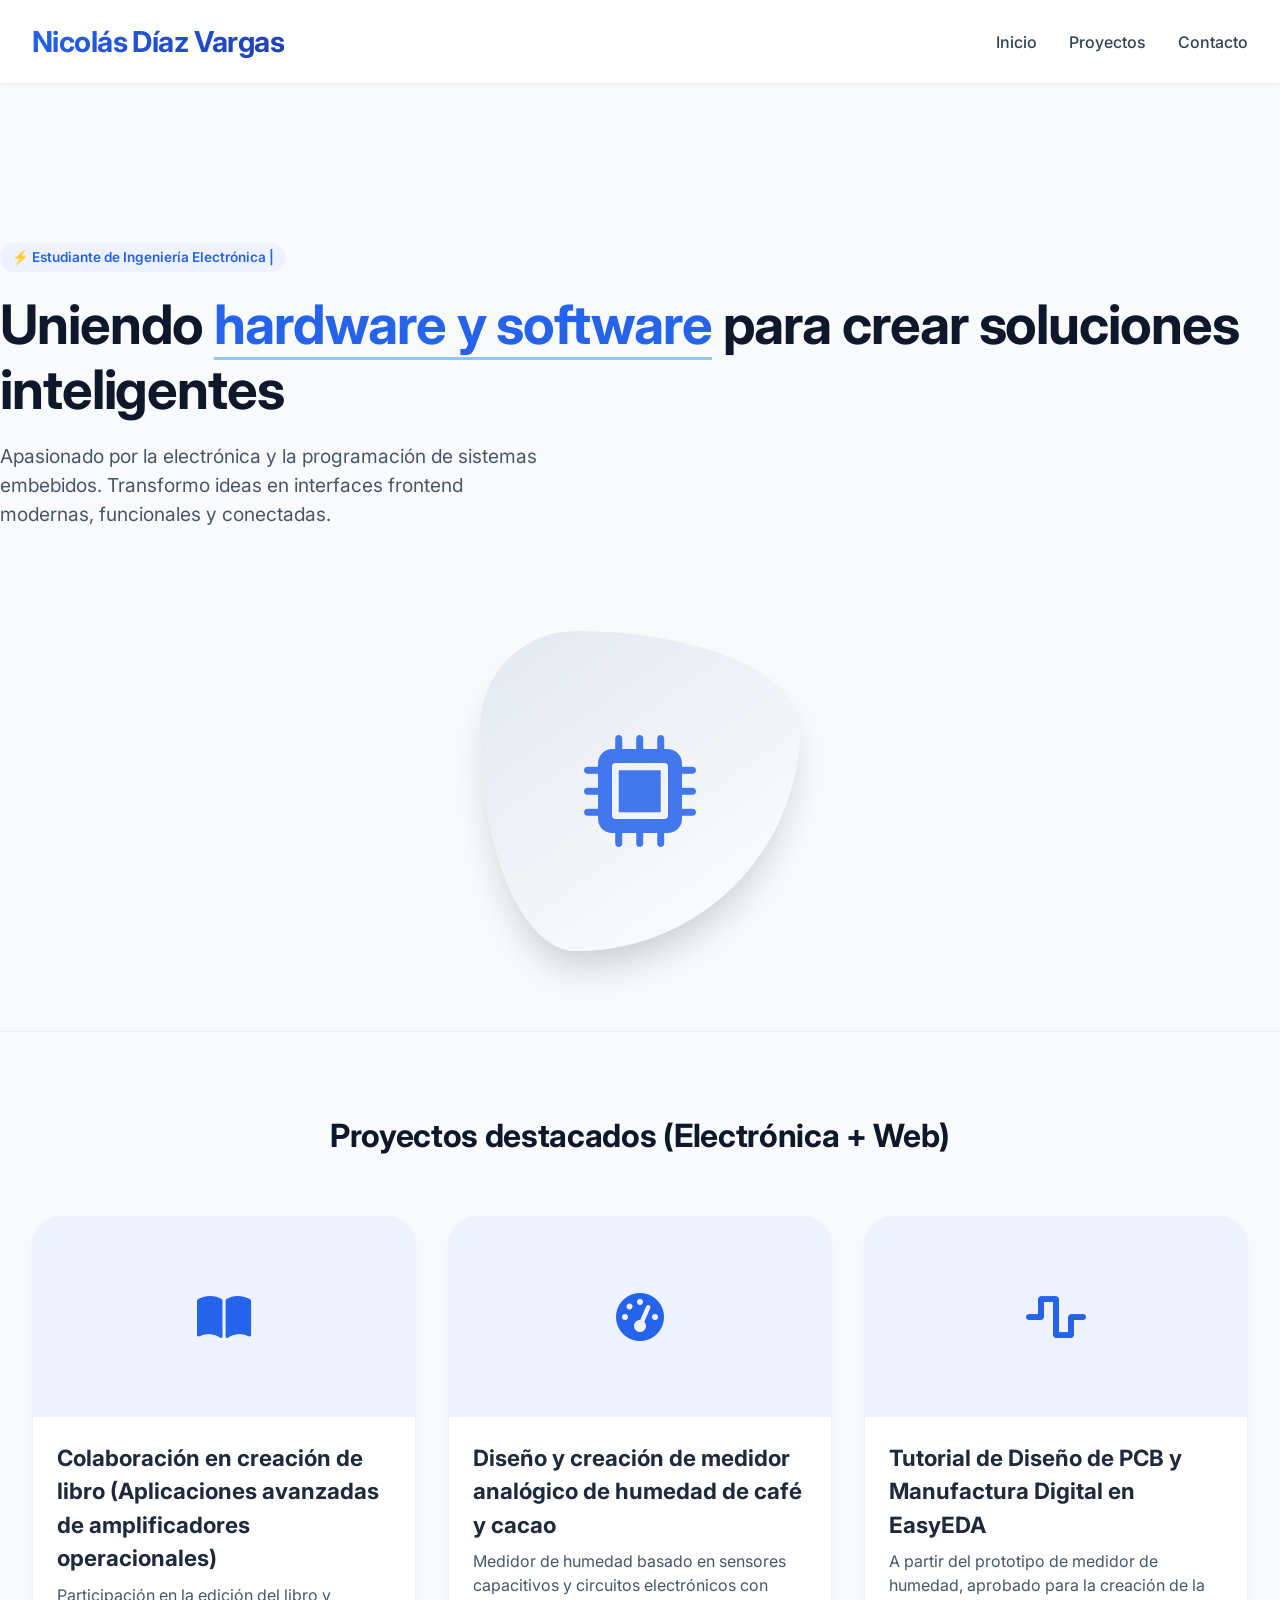
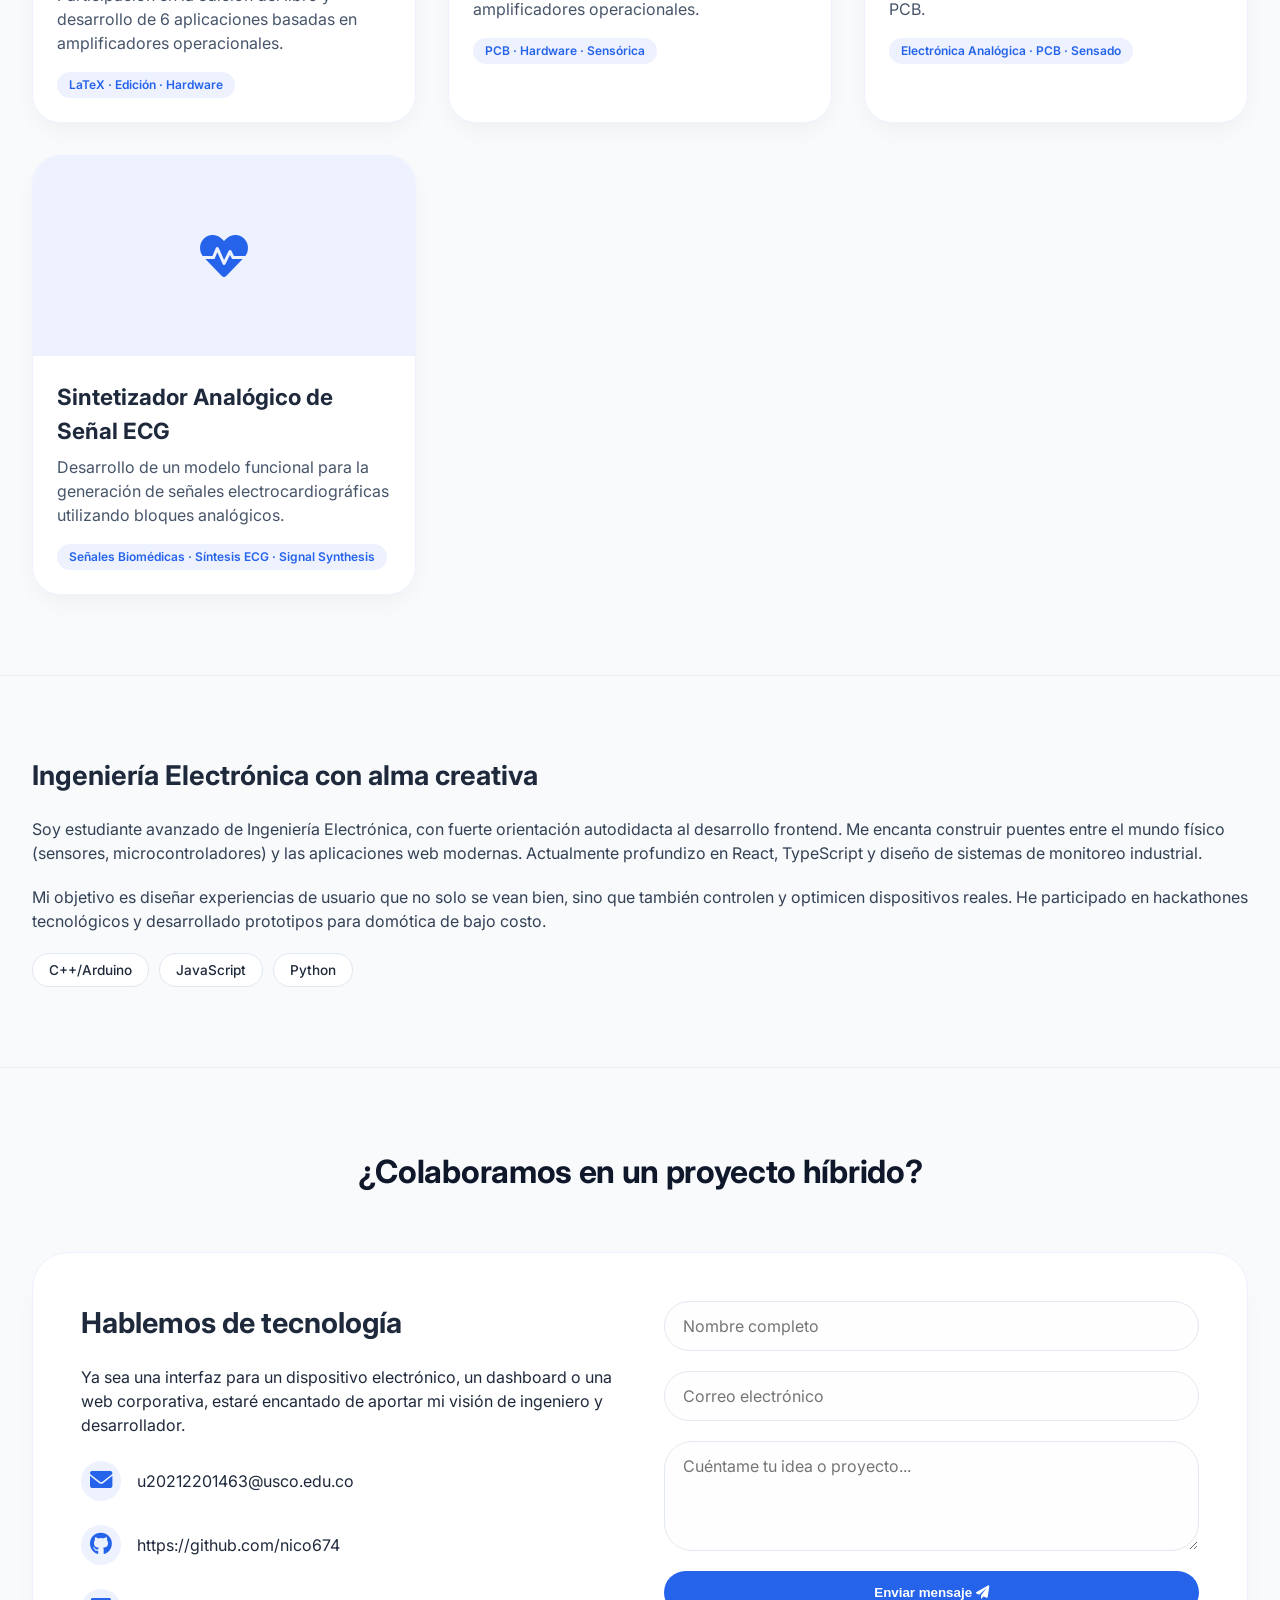
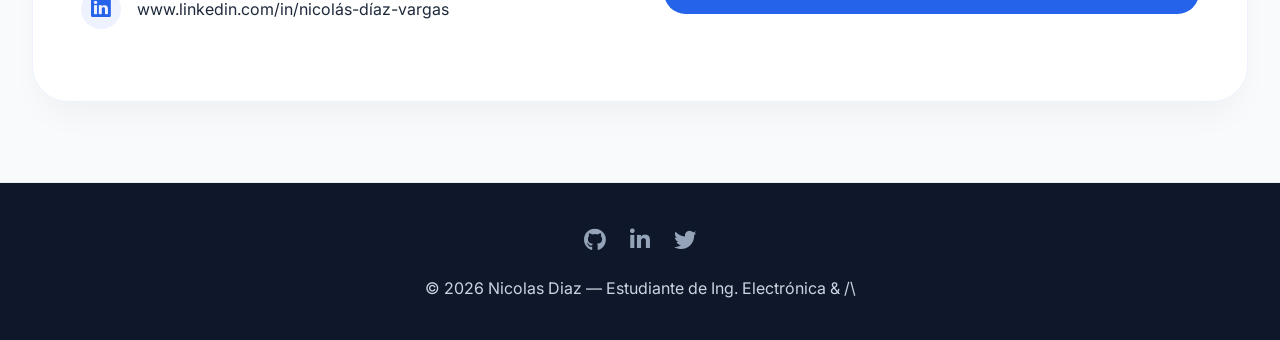
==== index.html @ 7e2b5051 "añadiendo carpeta img, cambiando datos y adicionando informacion" ====
<!DOCTYPE html>
<html lang="es">
<head>
  <meta charset="UTF-8">
  <meta name="viewport" content="width=device-width, initial-scale=1.0, viewport-fit=cover">
  <title>Ing. Electrónica | Portafolio Frontend</title>
  <!-- Google Fonts + Font Awesome -->
  <link href="https://fonts.googleapis.com/css2?family=Inter:opsz,wght@14..32,300;14..32,400;14..32,500;14..32,600;14..32,700&display=swap" rel="stylesheet">
  <link rel="stylesheet" href="main.css">
  <link rel="stylesheet" href="https://cdnjs.cloudflare.com/ajax/libs/font-awesome/6.0.0-beta3/css/all.min.css">
 
</head>
<body>

<header>
  <div class="container">
    <div class="navbar">
      <div class="logo">Nicolás Díaz Vargas </div>
      <ul class="nav-links">
        <li><a href="#inicio">Inicio</a></li>
       <!-- <li><a href="#servicios">Enfoque</a></li>-->
        <li><a href="#proyectos">Proyectos</a></li>
        <li><a href="#contacto">Contacto</a></li>
      </ul>
      <!-- <button class="btn-outline" id="navContactBtn">Conectar</button> -->
    </div>
  </div>
</header>

<main>
  <section id="inicio">
    <div class="container hero">
      <div class="hero-content">
        <span class="hero-badge">⚡ Estudiante de Ingeniería Electrónica | </span>
        <h1>Uniendo <span class="hero-highlight">hardware y software</span> para crear soluciones inteligentes</h1>
        <p class="hero-desc">Apasionado por la electrónica y la programación de sistemas embebidos. Transformo ideas en interfaces frontend modernas, funcionales y conectadas.</p>
        <!--<div class="hero-buttons">
          <button class="btn-primary" id="heroContactBtn">Ver proyectos <i class="fas fa-arrow-right" style="margin-left: 8px;"></i></button>
          <button class="btn-secondary" id="heroAboutBtn">Mi formación</button>-->
        </div>
      </div>
      <div class="hero-image">
        <div class="avatar-placeholder">
          <i class="fas fa-microchip"></i>
        </div>
      </div>
    </div>
  </section>
<!--
  <section id="servicios">
    <div class="container">
      <h2 class="section-title">Dónde confluyen la electrónica y el frontend</h2>
      <div class="services-grid">
        <div class="service-card">
          <div class="service-icon"><i class="fas fa-laptop-code"></i></div>
          <h3>Desarrollo Frontend</h3>
          <p>HTML5, CSS3, JavaScript, React y Vue. Interfaces responsivas, accesibles y optimizadas.</p>
        </div>
        <div class="service-card">
          <div class="service-icon"><i class="fas fa-microchip"></i></div>
          <h3>IoT & Dashboards</h3>
          <p>Visualización de datos de sensores en tiempo real, integración con hardware y APIs.</p>
        </div>
        <div class="service-card">
          <div class="service-icon"><i class="fas fa-chalkboard-user"></i></div>
          <h3>Prototipado Rápido</h3>
          <p>Diseño de UI/UX para sistemas embebidos, monitoreo industrial y dispositivos médicos.</p>
        </div>
      </div>
    </div>
  </section>
-->
 <section id="proyectos">
  <div class="container">
    <h2 class="section-title">Proyectos destacados (Electrónica + Web)</h2>

    <div class="projects-grid">

      <!-- Proyecto 1 -->
      <div class="project-item" onclick="window.location.href='proyecto1-detalle.html'">
        <div class="project-img">
          <i class="fas fa-book-open"></i>
        </div>

        <div class="project-info">
          <h3>Colaboración en creación de libro (Aplicaciones avanzadas de amplificadores operacionales)</h3>

          <p>
            Participación en la edición del libro y desarrollo de 6 aplicaciones
            basadas en amplificadores operacionales.
          </p>

          <span class="project-tag">
            LaTeX · Edición · Hardware
          </span>
        </div>
      </div>

      <!-- Proyecto 2 -->
      <div class="project-item" onclick="window.location.href='proyecto2-detalle.html'">
        <div class="project-img">
          <i class="fas fa-tachometer-alt"></i>
        </div>

        <div class="project-info">
          <h3>Diseño y creación de medidor analógico de humedad de café y cacao</h3>

          <p>
            Medidor de humedad basado en sensores capacitivos y circuitos electrónicos
            con amplificadores operacionales.
          </p>

          <span class="project-tag">
            PCB · Hardware · Sensórica
          </span>
        </div>
      </div>

      <!-- Proyecto 3 -->
      <div class="project-item" onclick="window.location.href='proyecto3-detalle.html'">
        <div class="project-img">
          <i class="fas fa-wave-square"></i>
        </div>

        <div class="project-info">
          <h3>Tutorial de Diseño de PCB y Manufactura Digital en EasyEDA</h3>

          <p>
            A partir del prototipo de medidor de humedad, aprobado para la creación
            de la PCB.
          </p>

          <span class="project-tag">
            Electrónica Analógica · PCB · Sensado
          </span>
        </div>
      </div>

      <!-- Proyecto 4 -->
      <div class="project-item" onclick="window.location.href='proyecto4-detalle.html'">
        <div class="project-img">
          <i class="fas fa-heartbeat"></i>
        </div>

        <div class="project-info">
          <h3>Sintetizador Analógico de Señal ECG</h3>

          <p>
            Desarrollo de un modelo funcional para la generación de señales
            electrocardiográficas utilizando bloques analógicos.
          </p>

          <span class="project-tag">
            Señales Biomédicas · Síntesis ECG · Signal Synthesis
          </span>
        </div>
      </div>

    </div>
  </div>
</section>

  <section id="about">
    <div class="container">
      <div class="about-wrapper">
        <div class="about-text">
          <h3>Ingeniería Electrónica con alma creativa</h3>
          <p>Soy estudiante avanzado de Ingeniería Electrónica, con fuerte orientación autodidacta al desarrollo frontend. Me encanta construir puentes entre el mundo físico (sensores, microcontroladores) y las aplicaciones web modernas. Actualmente profundizo en React, TypeScript y diseño de sistemas de monitoreo industrial.</p>
          <p>Mi objetivo es diseñar experiencias de usuario que no solo se vean bien, sino que también controlen y optimicen dispositivos reales. He participado en hackathones tecnológicos y desarrollado prototipos para domótica de bajo costo.</p>
          <div class="skill-badge">
            <span>C++/Arduino</span>
            <span>JavaScript</span>
            <span>Python</span>
          <!--  
            <span>React</span>
            <span>Tailwind CSS</span>
            <span>Node.js</span>
            -->
          </div>
        </div>
       <!-- <div class="about-stats">
          <div class="stat-number">--</div>
          <p>Proyectos integrados (IoT + Web)</p>
          <div class="stat-number" style="margin-top: 24px;">--</div>
          <p>Hackathones ganados en UI/UX técnica</p>
          <div class="stat-number" style="margin-top: 24px;">--</div>
          <p>Años de experiencia en frontend</p>
        </div>-->
      </div>
    </div>
  </section>

  <section id="contacto">
    <div class="container">
      <h2 class="section-title">¿Colaboramos en un proyecto híbrido?</h2>
      <div class="contact-flex">
        <div class="contact-info">
          <h3>Hablemos de tecnología</h3>
          <p>Ya sea una interfaz para un dispositivo electrónico, un dashboard o una web corporativa, estaré encantado de aportar mi visión de ingeniero y desarrollador.</p>
          <div class="contact-detail">
            <i class="fas fa-envelope"></i>
            <span>u20212201463@usco.edu.co</span>
          </div>
          <div class="contact-detail">
            <i class="fab fa-github"></i>
            <span>https://github.com/nico674</span>
          </div>
          <div class="contact-detail">
            <i class="fab fa-linkedin"></i>
            <span>www.linkedin.com/in/nicolás-díaz-vargas</span>
          </div>
        </div>
        <form id="contactForm" class="contact-form">
          <input type="text" placeholder="Nombre completo" id="nameInput" required>
          <input type="email" placeholder="Correo electrónico" id="emailInput" required>
          <textarea rows="4" placeholder="Cuéntame tu idea o proyecto..." id="msgInput" required></textarea>
          <button type="submit" id="submitBtn">Enviar mensaje <i class="fas fa-paper-plane"></i></button>
          <div class="form-message" id="formFeedback"></div>
        </form>
      </div>
    </div>
  </section>
</main>

<footer>
  <div class="container">
    <div class="social-icons">
      <a href="https://github.com/nico674" aria-label="GitHub"><i class="fab fa-github"></i></a>
      <a href="https://www.linkedin.com/in/nicolás-díaz-vargas" aria-label="LinkedIn"><i class="fab fa-linkedin-in"></i></a>
      <a href="#" aria-label="Twitter"><i class="fab fa-twitter"></i></a>
    </div>
    <p>© 2026 Nicolas Diaz — Estudiante de Ing. Electrónica & /\</p>
  </div>
</footer>

<script>
 src="main.js"
</script>
</body>
</html>
---- main.css ----
* {
      margin: 0;
      padding: 0;
      box-sizing: border-box;
    }

    body {
      font-family: 'Inter', sans-serif;
      background-color: #f9fafc;
      color: #1e293b;
      line-height: 1.5;
      scroll-behavior: smooth;
    }

    .container {
      max-width: 1280px;
      margin: 0 auto;
      padding: 0 32px;
    }

    /* HEADER / NAVBAR */
    header {
      background-color: rgba(255, 255, 255, 0.96);
      backdrop-filter: blur(8px);
      box-shadow: 0 1px 2px rgba(0, 0, 0, 0.03), 0 1px 6px rgba(0, 0, 0, 0.05);
      position: sticky;
      top: 0;
      z-index: 100;
    }

    .navbar {
      display: flex;
      justify-content: space-between;
      align-items: center;
      padding: 20px 0;
      flex-wrap: wrap;
    }

    .logo {
      font-size: 1.8rem;
      font-weight: 700;
      letter-spacing: -0.02em;
      background: linear-gradient(135deg, #2563eb, #1e40af);
      background-clip: text;
      -webkit-background-clip: text;
      color: transparent;
    }

    .nav-links {
      display: flex;
      gap: 32px;
      list-style: none;
    }

    .nav-links a {
      text-decoration: none;
      font-weight: 500;
      color: #334155;
      transition: color 0.2s ease;
      font-size: 1rem;
    }

    .nav-links a:hover {
      color: #2563eb;
    }

    .btn-outline {
      border: 1px solid #cbd5e1;
      background: white;
      padding: 8px 20px;
      border-radius: 40px;
      font-weight: 600;
      color: #1e293b;
      transition: all 0.2s;
      cursor: pointer;
    }

    .btn-outline:hover {
      border-color: #2563eb;
      color: #2563eb;
      background: #f0f9ff;
    }

    /* Hero Section */
    .hero {
      padding: 80px 0 70px 0;
      display: flex;
      flex-wrap: wrap;
      align-items: center;
      justify-content: space-between;
      gap: 48px;
    }

    .hero-content {
      flex: 1;
      min-width: 280px;
    }

    .hero-badge {
      background: #eef2ff;
      color: #2563eb;
      font-size: 0.85rem;
      font-weight: 600;
      padding: 4px 12px;
      border-radius: 30px;
      display: inline-block;
      margin-bottom: 20px;
    }

    .hero-content h1 {
      font-size: 3.4rem;
      font-weight: 700;
      line-height: 1.2;
      letter-spacing: -0.02em;
      margin-bottom: 20px;
      color: #0f172a;
    }

    .hero-highlight {
      color: #2563eb;
      border-bottom: 3px solid #93c5fd;
    }

    .hero-desc {
      font-size: 1.2rem;
      color: #475569;
      max-width: 550px;
      margin-bottom: 32px;
    }

    .hero-buttons {
      display: flex;
      gap: 16px;
      flex-wrap: wrap;
    }

    .btn-primary {
      background-color: #2563eb;
      color: white;
      border: none;
      padding: 12px 28px;
      border-radius: 40px;
      font-weight: 600;
      font-size: 1rem;
      cursor: pointer;
      transition: background 0.2s, transform 0.1s;
      box-shadow: 0 4px 8px rgba(37, 99, 235, 0.2);
    }

    .btn-primary:hover {
      background-color: #1d4ed8;
    }

    .btn-secondary {
      background: white;
      border: 1px solid #cbd5e1;
      padding: 12px 28px;
      border-radius: 40px;
      font-weight: 600;
      cursor: pointer;
      transition: all 0.2s;
    }

    .btn-secondary:hover {
      border-color: #2563eb;
      color: #2563eb;
      background: #f8fafc;
    }

    .hero-image {
      flex: 1;
      display: flex;
      justify-content: center;
      min-width: 280px;
    }

    .avatar-placeholder {
      background: linear-gradient(145deg, #e2e8f0, #ffffff);
      width: 320px;
      height: 320px;
      border-radius: 30% 70% 70% 30% / 30% 30% 70% 70%;
      display: flex;
      align-items: center;
      justify-content: center;
      box-shadow: 0 25px 40px -12px rgba(0, 0, 0, 0.2);
    }

    .avatar-placeholder i {
      font-size: 7rem;
      color: #2563eb;
      opacity: 0.85;
    }

    section {
      padding: 80px 0;
      border-bottom: 1px solid #e9eef3;
    }

    .section-title {
      font-size: 2rem;
      font-weight: 700;
      text-align: center;
      margin-bottom: 56px;
      letter-spacing: -0.01em;
      color: #0f172a;
    }

    /* Servicios híbridos */
    .services-grid {
      display: grid;
      grid-template-columns: repeat(auto-fit, minmax(280px, 1fr));
      gap: 32px;
    }

    .service-card {
      background: white;
      padding: 32px 24px;
      border-radius: 28px;
      box-shadow: 0 8px 20px rgba(0, 0, 0, 0.02), 0 2px 6px rgba(0, 0, 0, 0.05);
      transition: transform 0.2s, box-shadow 0.2s;
      text-align: center;
      border: 1px solid #edf2f7;
    }

    .service-card:hover {
      transform: translateY(-5px);
      box-shadow: 0 20px 30px -12px rgba(0, 0, 0, 0.1);
      border-color: #cbdffa;
    }

    .service-icon {
      font-size: 2.5rem;
      color: #2563eb;
      margin-bottom: 20px;
    }

    .service-card h3 {
      font-size: 1.5rem;
      margin-bottom: 12px;
    }

    .service-card p {
      color: #475569;
    }

    /* Proyectos destacados (electrónica + frontend) */
    .projects-grid {
      display: grid;
      grid-template-columns: repeat(auto-fit, minmax(320px, 1fr));
      gap: 32px;
    }

    .project-item {
      background: white;
      border-radius: 28px;
      overflow: hidden;
      transition: all 0.25s ease;
      box-shadow: 0 10px 25px -5px rgba(0, 0, 0, 0.05);
      border: 1px solid #eef2ff;
    }

    .project-item:hover {
      transform: translateY(-6px);
      box-shadow: 0 25px 35px -12px rgba(0, 0, 0, 0.12);
    }

    .project-img {
      background: #eef2ff;
      height: 200px;
      display: flex;
      align-items: center;
      justify-content: center;
      color: #2563eb;
      font-size: 3rem;
    }

    .project-info {
      padding: 24px;
    }

    .project-info h3 {
      font-size: 1.4rem;
      margin-bottom: 8px;
    }

    .project-info p {
      color: #475569;
      margin-bottom: 16px;
    }

    .project-tag {
      display: inline-block;
      background: #eef2ff;
      padding: 4px 12px;
      border-radius: 20px;
      font-size: 0.75rem;
      font-weight: 600;
      color: #2563eb;
    }

    .about-wrapper {
      display: flex;
      flex-wrap: wrap;
      gap: 48px;
      align-items: center;
    }

    .about-text {
      flex: 1.5;
    }

    .about-text h3 {
      font-size: 1.7rem;
      margin-bottom: 20px;
    }

    .about-text p {
      margin-bottom: 20px;
      color: #334155;
    }

    .skill-badge {
      display: flex;
      flex-wrap: wrap;
      gap: 10px;
      margin-top: 20px;
    }

    .skill-badge span {
      background: white;
      border-radius: 40px;
      padding: 6px 16px;
      font-weight: 500;
      border: 1px solid #e2e8f0;
      font-size: 0.85rem;
    }

    .about-stats {
      flex: 1;
      background: linear-gradient(145deg, #f1f5f9, #ffffff);
      padding: 32px;
      border-radius: 32px;
      text-align: center;
    }

    .stat-number {
      font-size: 2.5rem;
      font-weight: 800;
      color: #2563eb;
    }

    .contact-flex {
      display: flex;
      flex-wrap: wrap;
      gap: 48px;
      background: white;
      border-radius: 36px;
      padding: 48px;
      box-shadow: 0 20px 35px -12px rgba(0, 0, 0, 0.05);
      border: 1px solid #eef2ff;
    }

    .contact-info {
      flex: 1;
    }

    .contact-info h3 {
      font-size: 1.8rem;
      margin-bottom: 20px;
    }

    .contact-detail {
      display: flex;
      align-items: center;
      gap: 16px;
      margin: 24px 0;
    }

    .contact-detail i {
      font-size: 1.4rem;
      width: 40px;
      height: 40px;
      background: #eef2ff;
      display: inline-flex;
      align-items: center;
      justify-content: center;
      border-radius: 30px;
      color: #2563eb;
    }

    .contact-form {
      flex: 1;
      display: flex;
      flex-direction: column;
      gap: 20px;
    }

    .contact-form input,
    .contact-form textarea {
      padding: 14px 18px;
      border-radius: 28px;
      border: 1px solid #e2e8f0;
      font-family: 'Inter', sans-serif;
      font-size: 1rem;
      transition: 0.2s;
      background: #fefefe;
    }

    .contact-form input:focus,
    .contact-form textarea:focus {
      outline: none;
      border-color: #2563eb;
      box-shadow: 0 0 0 3px rgba(37, 99, 235, 0.1);
    }

    .contact-form button {
      background: #2563eb;
      color: white;
      border: none;
      padding: 14px;
      border-radius: 40px;
      font-weight: 700;
      cursor: pointer;
      transition: background 0.2s;
    }

    .contact-form button:hover {
      background: #1e40af;
    }

    .form-message {
      font-size: 0.85rem;
      text-align: center;
    }

    footer {
      background: #0f172a;
      color: #cbd5e1;
      padding: 40px 0;
      text-align: center;
    }

    .social-icons {
      display: flex;
      justify-content: center;
      gap: 24px;
      margin-bottom: 20px;
    }

    .social-icons a {
      color: #94a3b8;
      font-size: 1.4rem;
      transition: color 0.2s;
    }

    .social-icons a:hover {
      color: #60a5fa;
    }

    @media (max-width: 768px) {
      .navbar {
        flex-direction: column;
        gap: 16px;
      }
      .hero {
        text-align: center;
        flex-direction: column-reverse;
      }
      .hero-buttons {
        justify-content: center;
      }
      .hero-desc {
        margin-left: auto;
        margin-right: auto;
      }
      .contact-flex {
        padding: 28px;
      }
      .section-title {
        font-size: 1.8rem;
      }
      .hero-content h1 {
        font-size: 2.4rem;
      }
    }

    @media (max-width: 480px) {
      .container {
        padding: 0 20px;
      }
      .nav-links {
        gap: 20px;
      }
    }
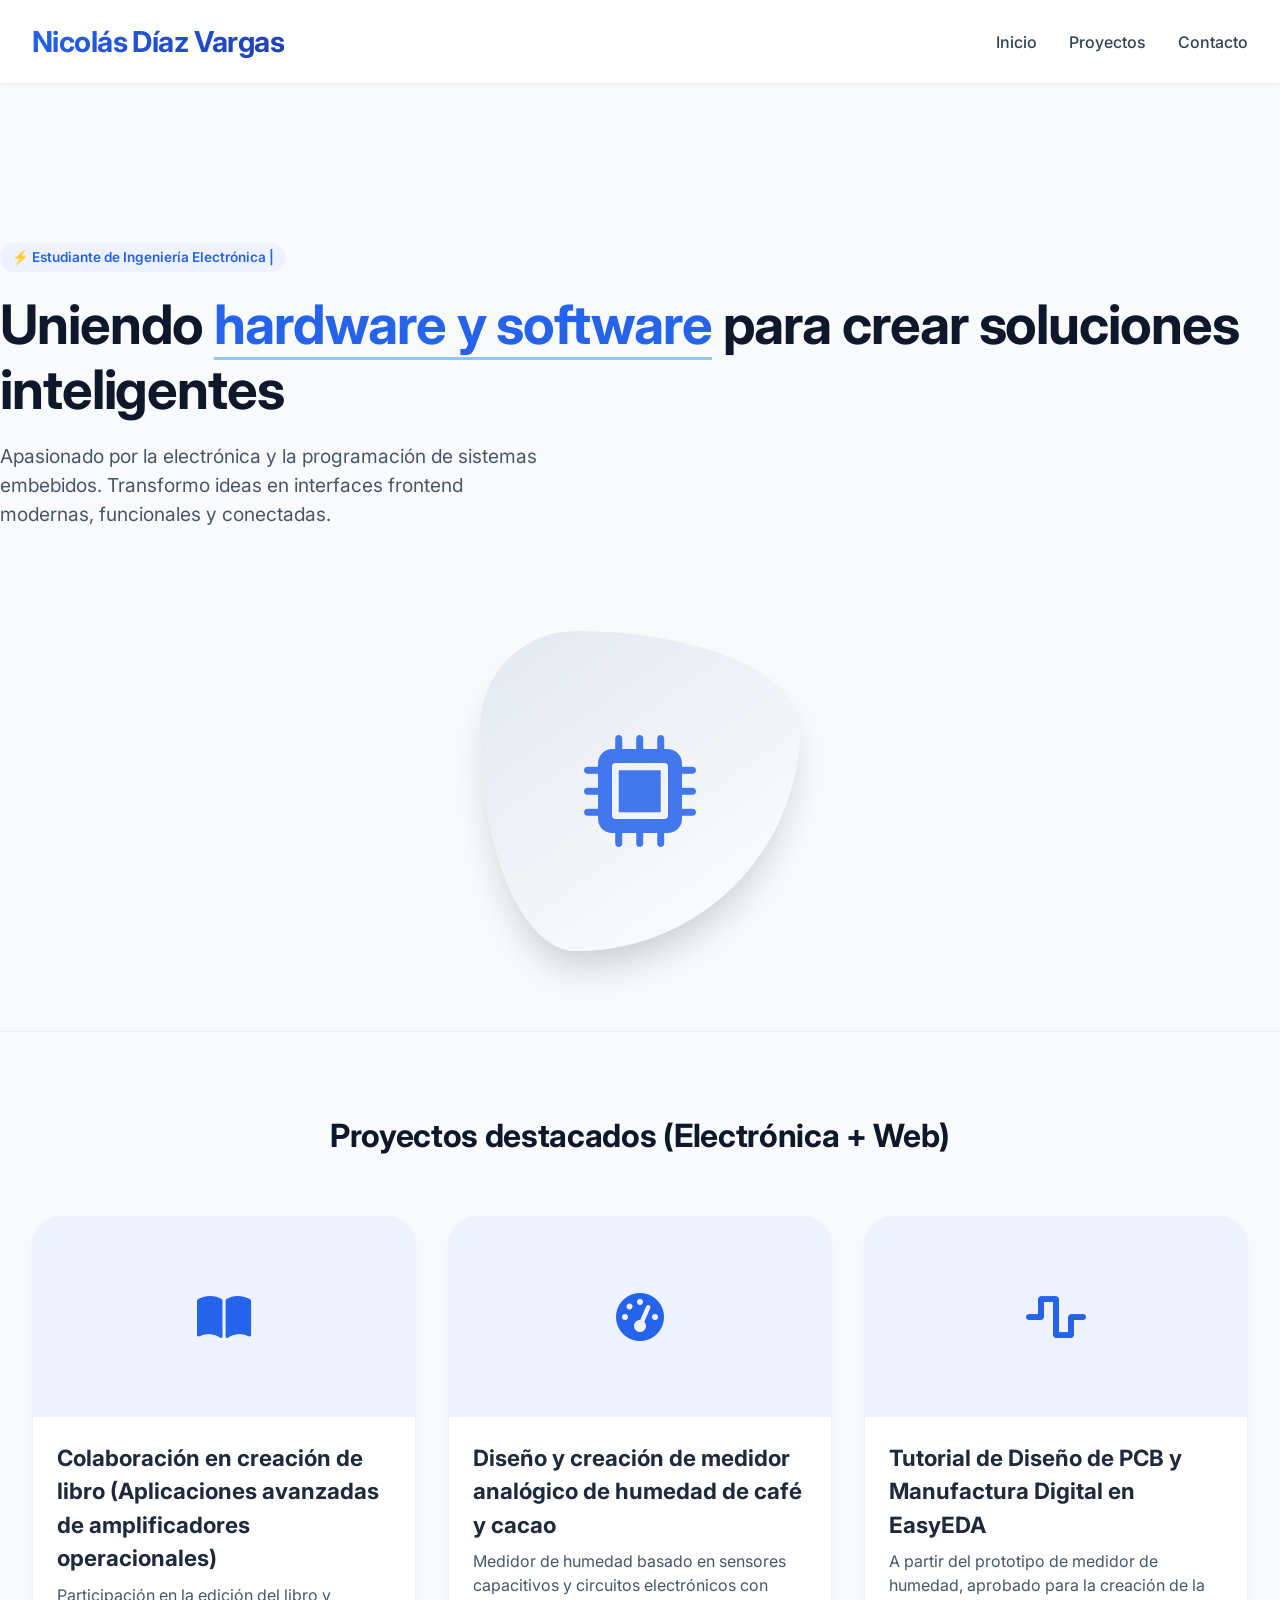
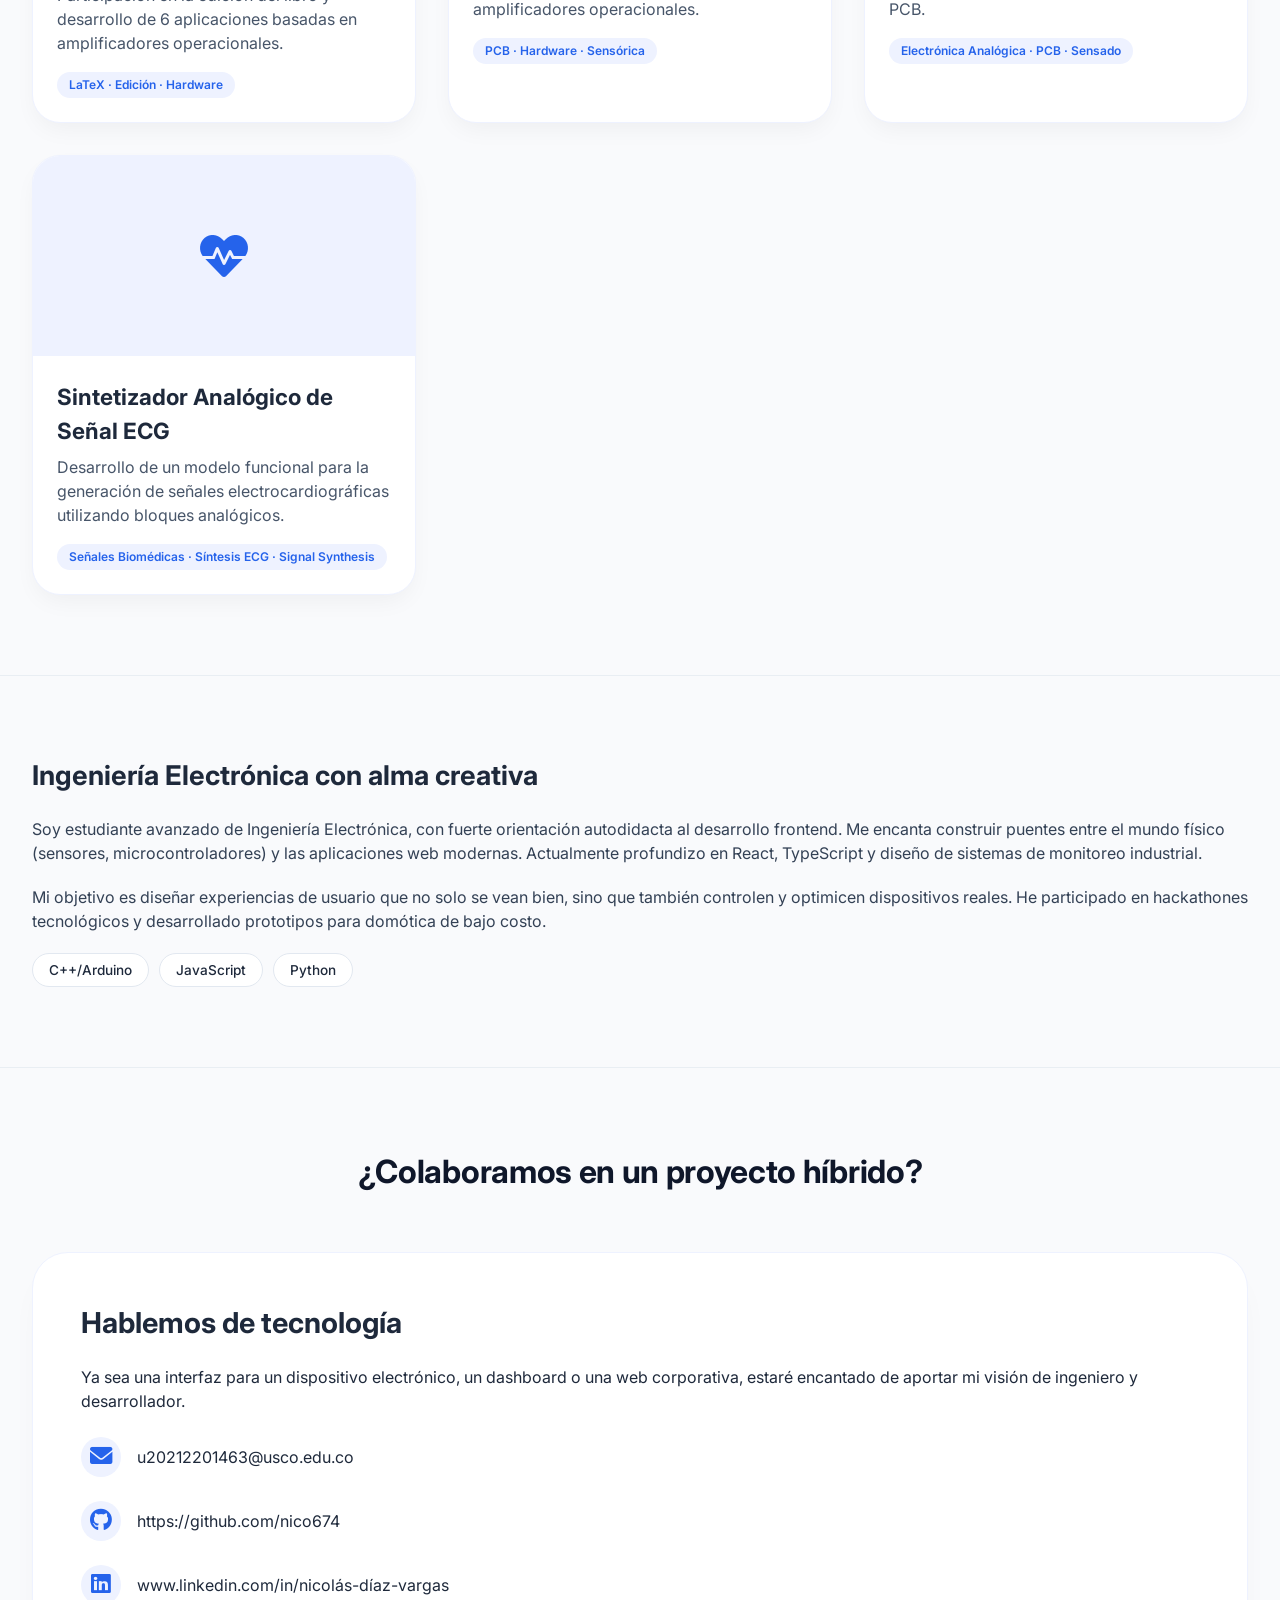
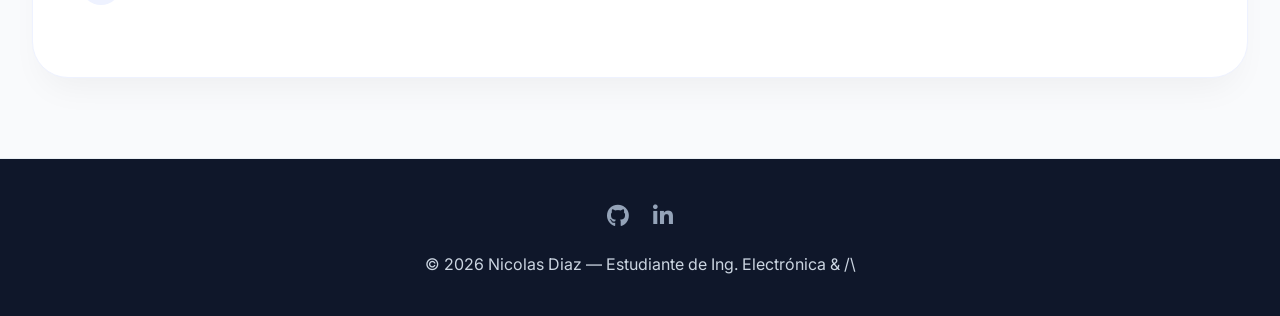
==== commit fab8fd41: "ajustes a los proyectos 2 y3" ====
--- a/index.html
+++ b/index.html
@@ -210,6 +210,7 @@
             <span>www.linkedin.com/in/nicolás-díaz-vargas</span>
           </div>
         </div>
+<!--
         <form id="contactForm" class="contact-form">
           <input type="text" placeholder="Nombre completo" id="nameInput" required>
           <input type="email" placeholder="Correo electrónico" id="emailInput" required>
@@ -217,6 +218,7 @@
           <button type="submit" id="submitBtn">Enviar mensaje <i class="fas fa-paper-plane"></i></button>
           <div class="form-message" id="formFeedback"></div>
         </form>
+    -->  
       </div>
     </div>
   </section>
@@ -227,7 +229,7 @@
     <div class="social-icons">
       <a href="https://github.com/nico674" aria-label="GitHub"><i class="fab fa-github"></i></a>
       <a href="https://www.linkedin.com/in/nicolás-díaz-vargas" aria-label="LinkedIn"><i class="fab fa-linkedin-in"></i></a>
-      <a href="#" aria-label="Twitter"><i class="fab fa-twitter"></i></a>
+      <!-- <a href="#" aria-label="Twitter"><i class="fab fa-twitter"></i></a> -->
     </div>
     <p>© 2026 Nicolas Diaz — Estudiante de Ing. Electrónica & /\</p>
   </div>
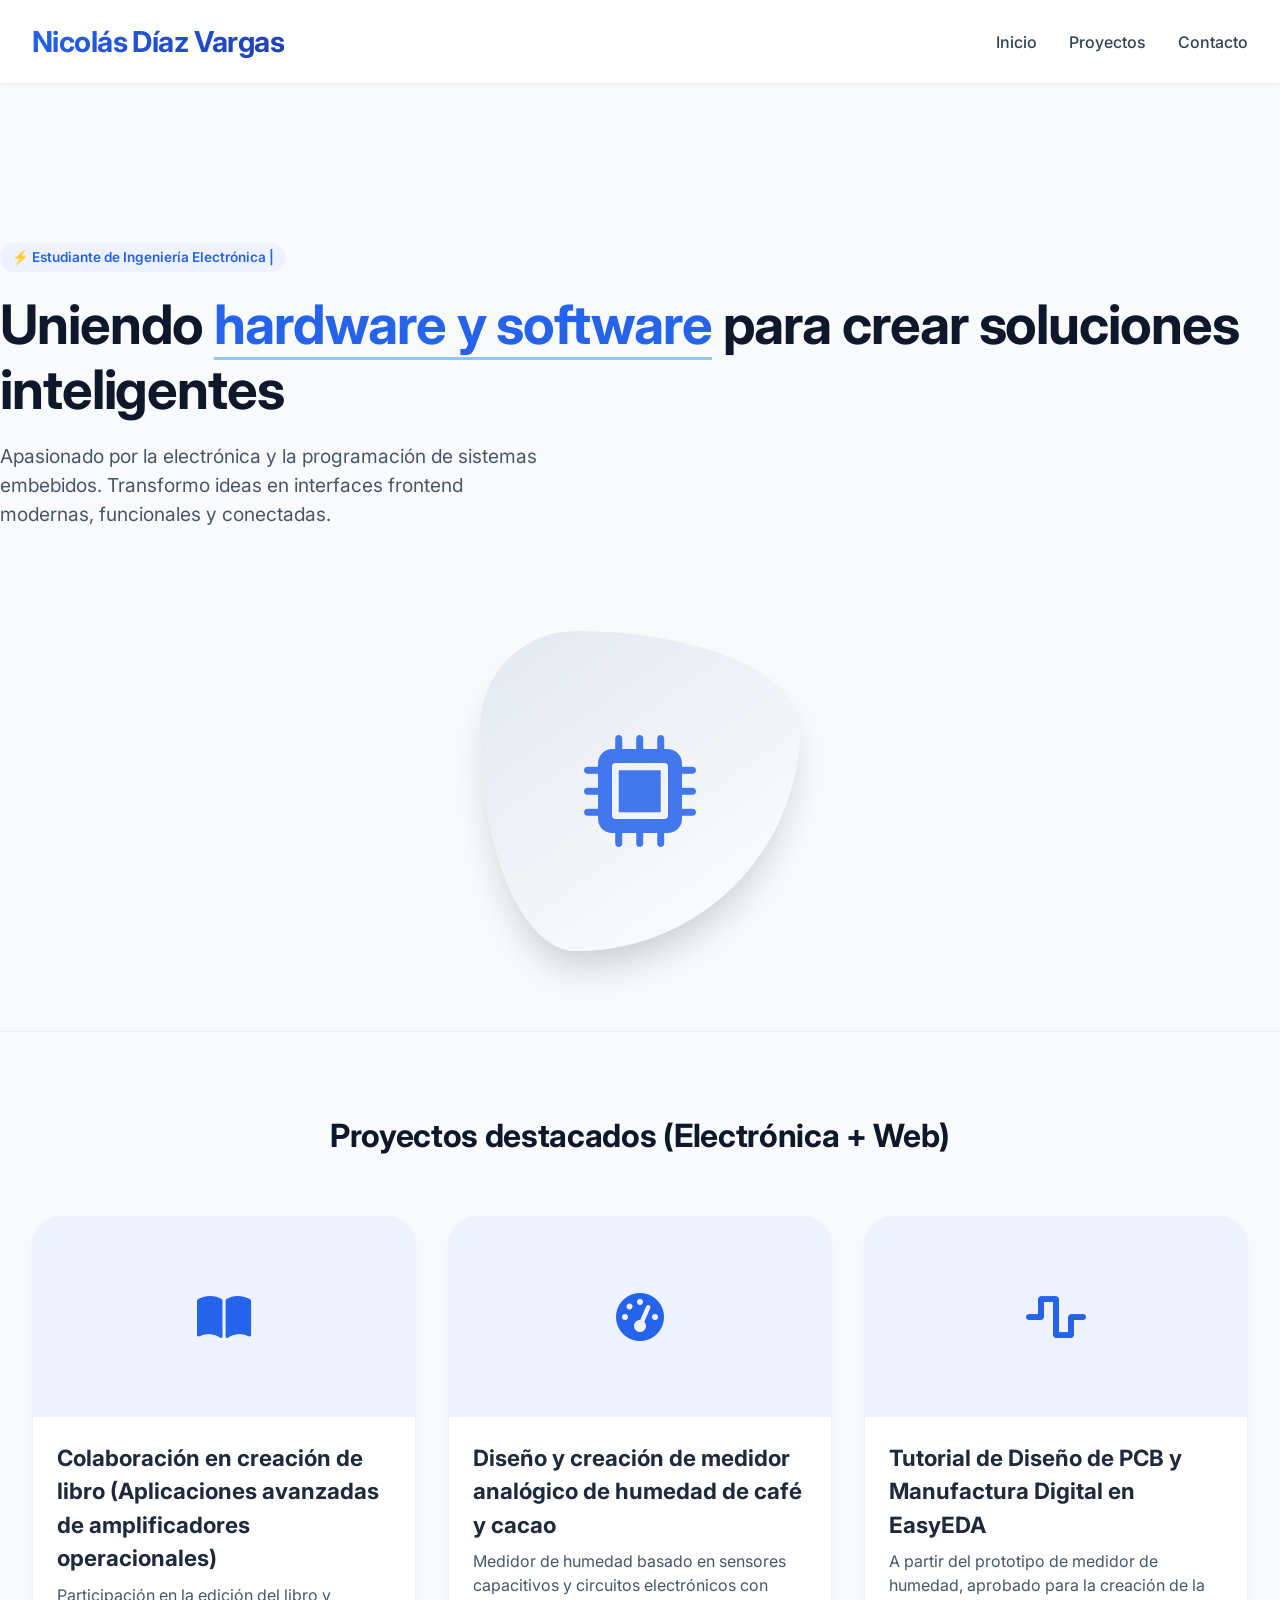
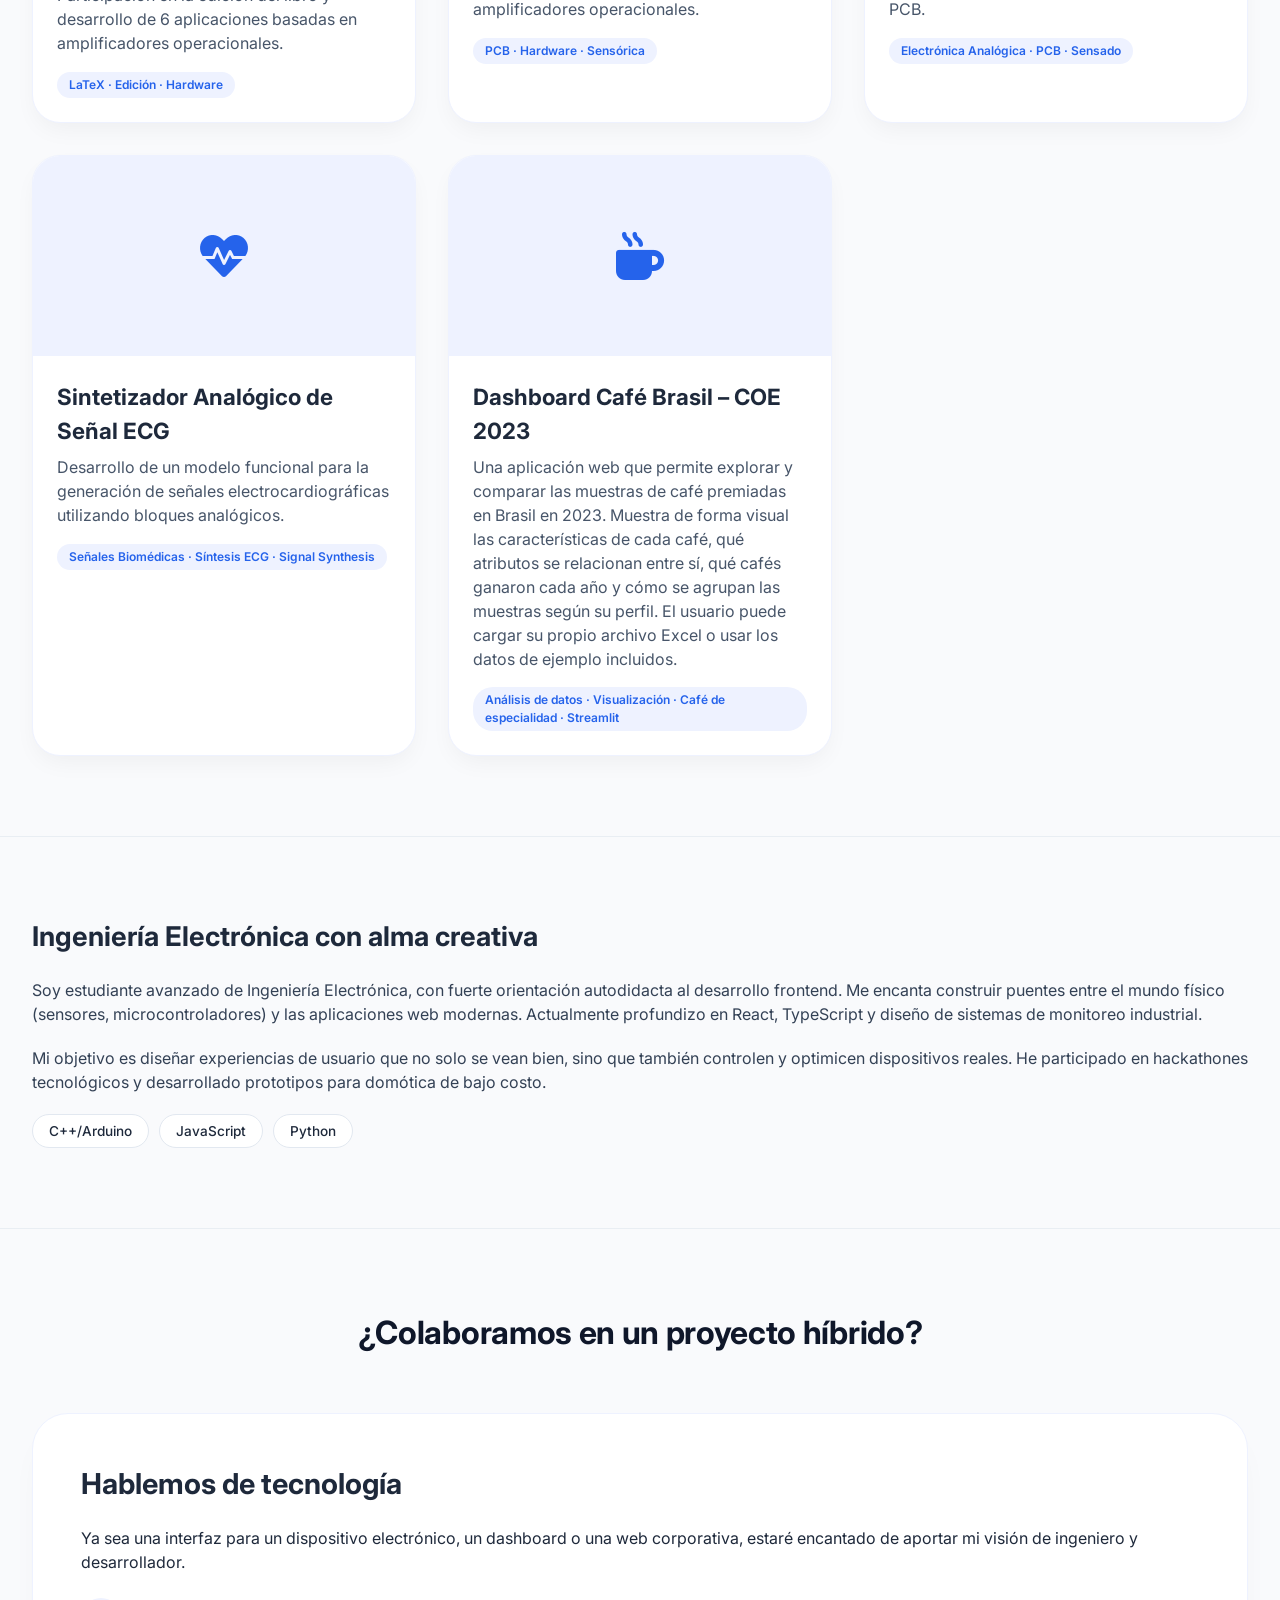
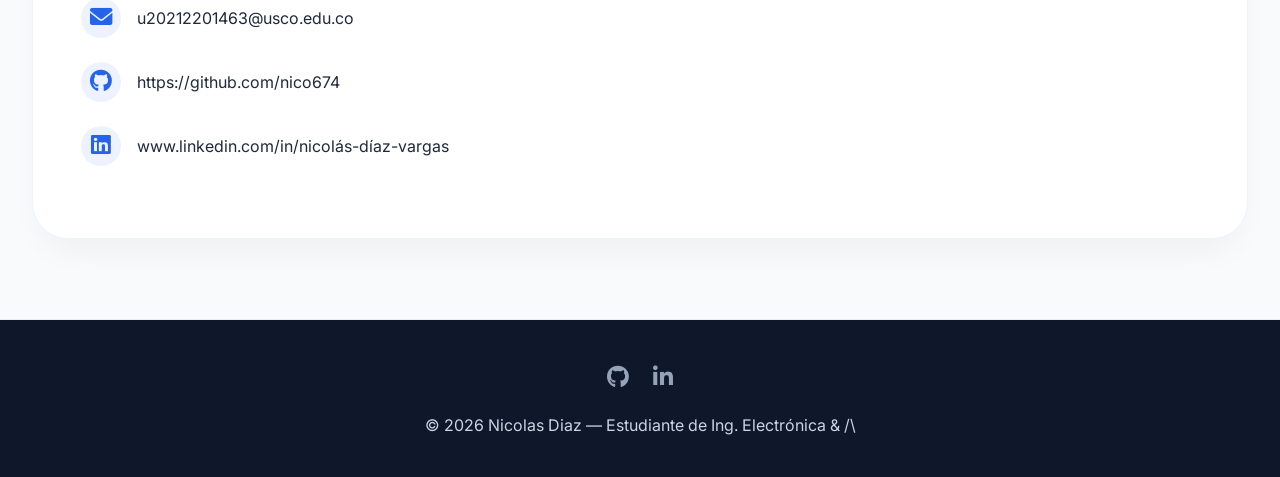
==== commit b3f986fd: "Update index.html adicion de proyecto de analisis de cafe" ====
--- a/index.html
+++ b/index.html
@@ -155,7 +155,28 @@
           </span>
         </div>
       </div>
-
+      
+      <div class="project-item" onclick="window.location.href='proyecto-cafe-brasil.html'">
+        <div class="project-img">
+          <i class="fas fa-mug-hot"></i>
+        </div>
+
+        <div class="project-info">
+          <h3>Dashboard Café Brasil – COE 2023</h3>
+
+          <p>
+            Una aplicación web que permite explorar y comparar las muestras de
+            café premiadas en Brasil en 2023. Muestra de forma visual las
+            características de cada café, qué atributos se relacionan entre sí,
+            qué cafés ganaron cada año y cómo se agrupan las muestras según su
+            perfil. El usuario puede cargar su propio archivo Excel o usar los
+            datos de ejemplo incluidos.
+          </p>
+
+          <span class="project-tag">
+            Análisis de datos · Visualización · Café de especialidad · Streamlit
+          </span>
+  </div>
     </div>
   </div>
 </section>
@@ -239,4 +260,4 @@
  src="main.js"
 </script>
 </body>
-</html> +</html> 
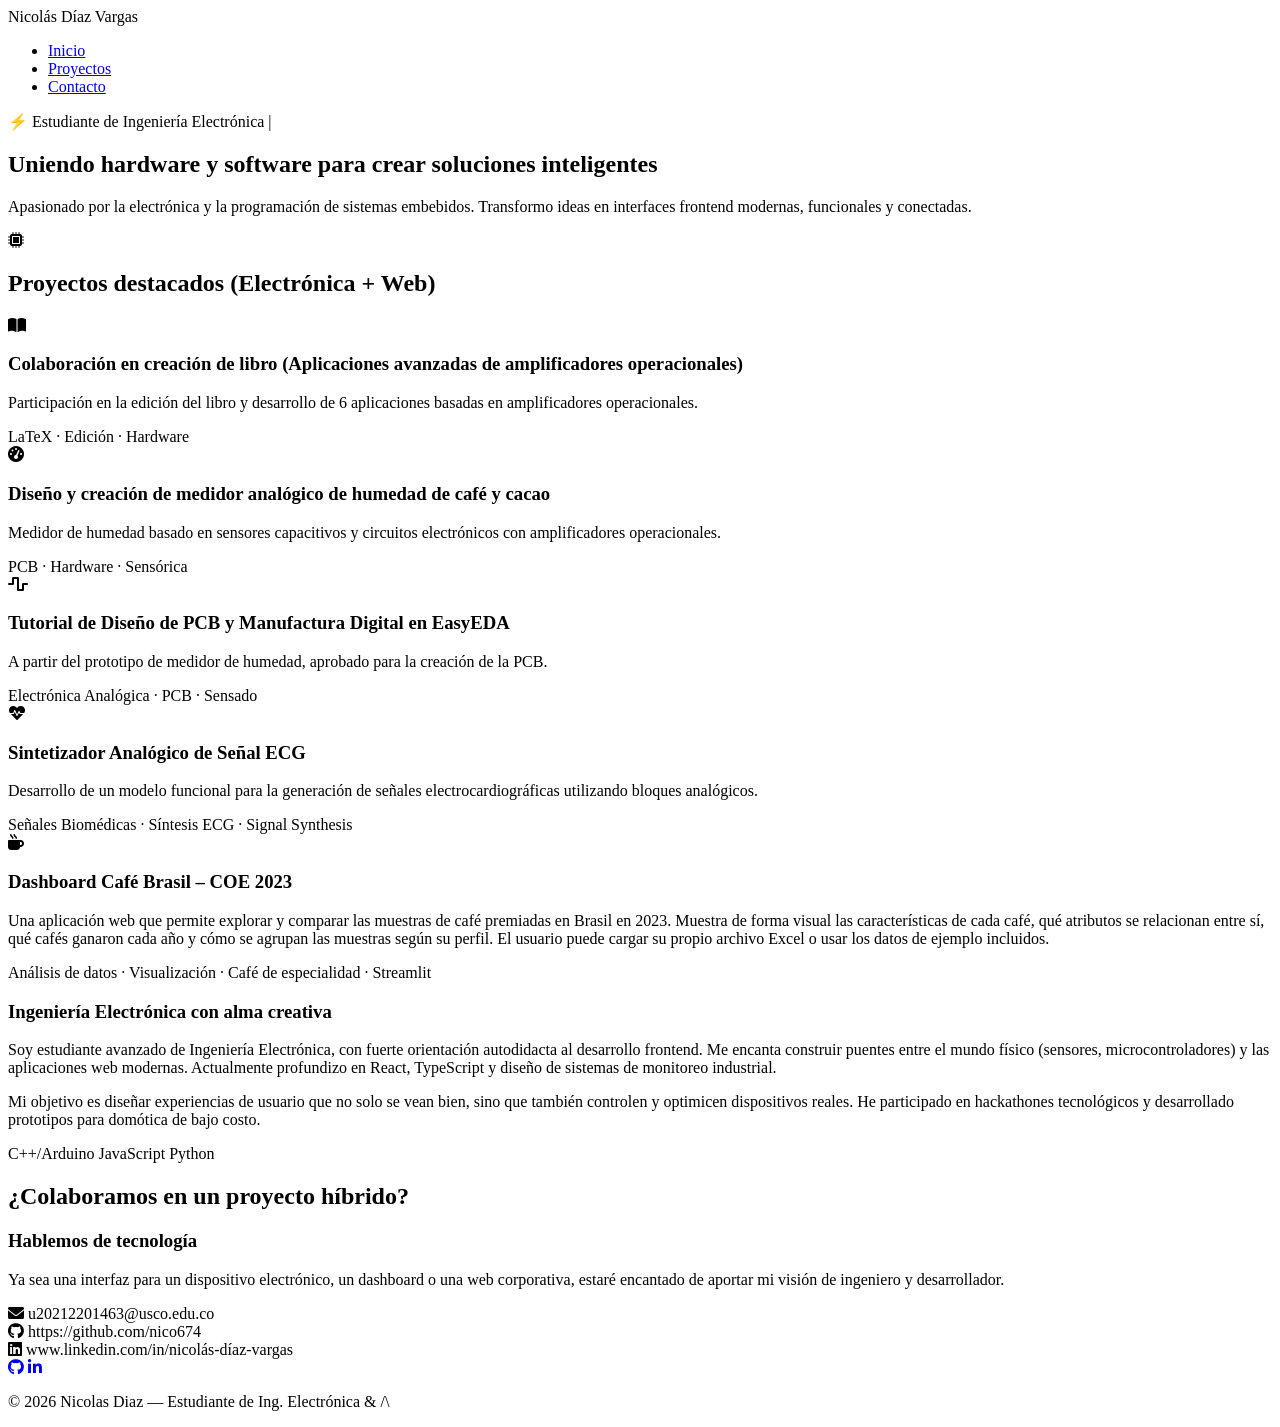
==== commit b2d09003: "feat: agrega proyecto Dashboard Café Brasil al portafolio" ====
--- a/index.html
+++ b/index.html
@@ -155,8 +155,8 @@
           </span>
         </div>
       </div>
-      
-      <div class="project-item" onclick="window.location.href='proyecto-cafe-brasil.html'">
+<!-- Proyecto 5 -->      
+      <div class="project-item" onclick="window.location.href='proyecto-cafe-brasil.html'"><div class="project-item" onclick="window.open('https://coffeanajuan.streamlit.app', '_blank')">
         <div class="project-img">
           <i class="fas fa-mug-hot"></i>
         </div>
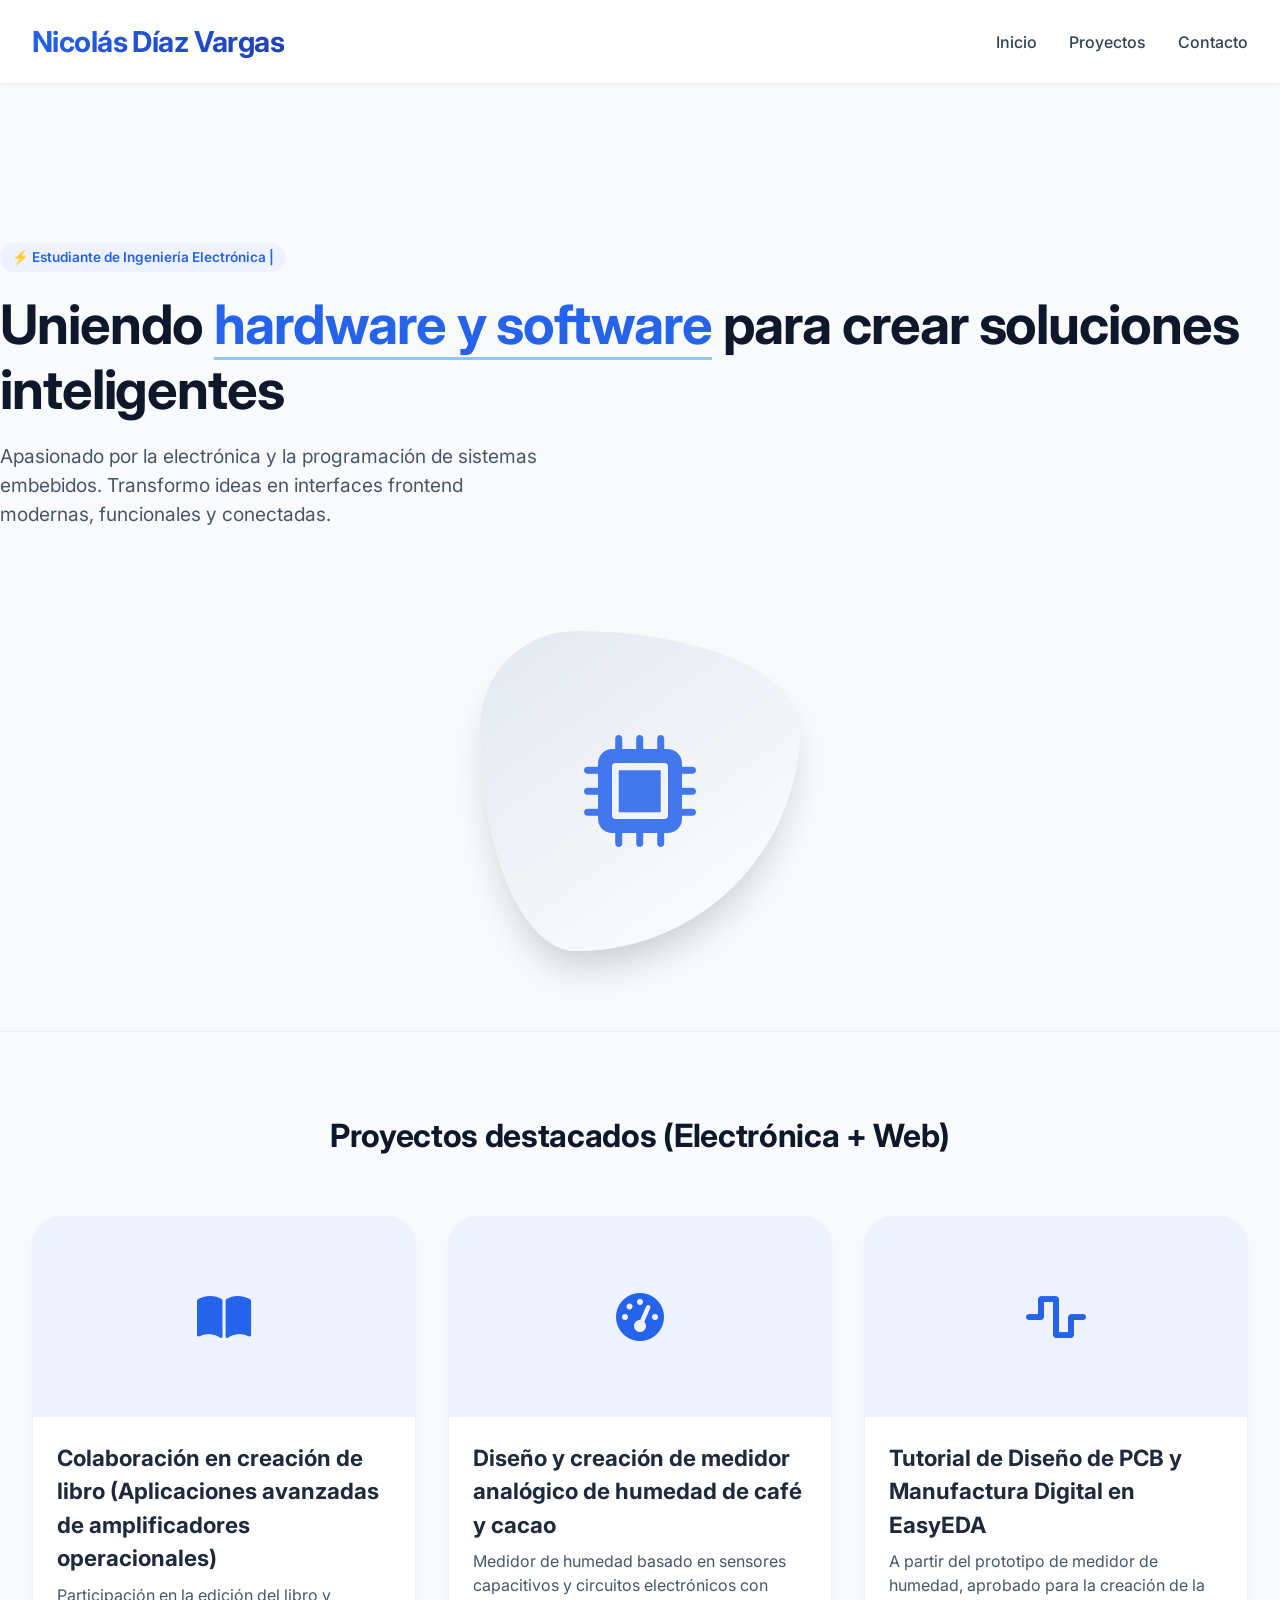
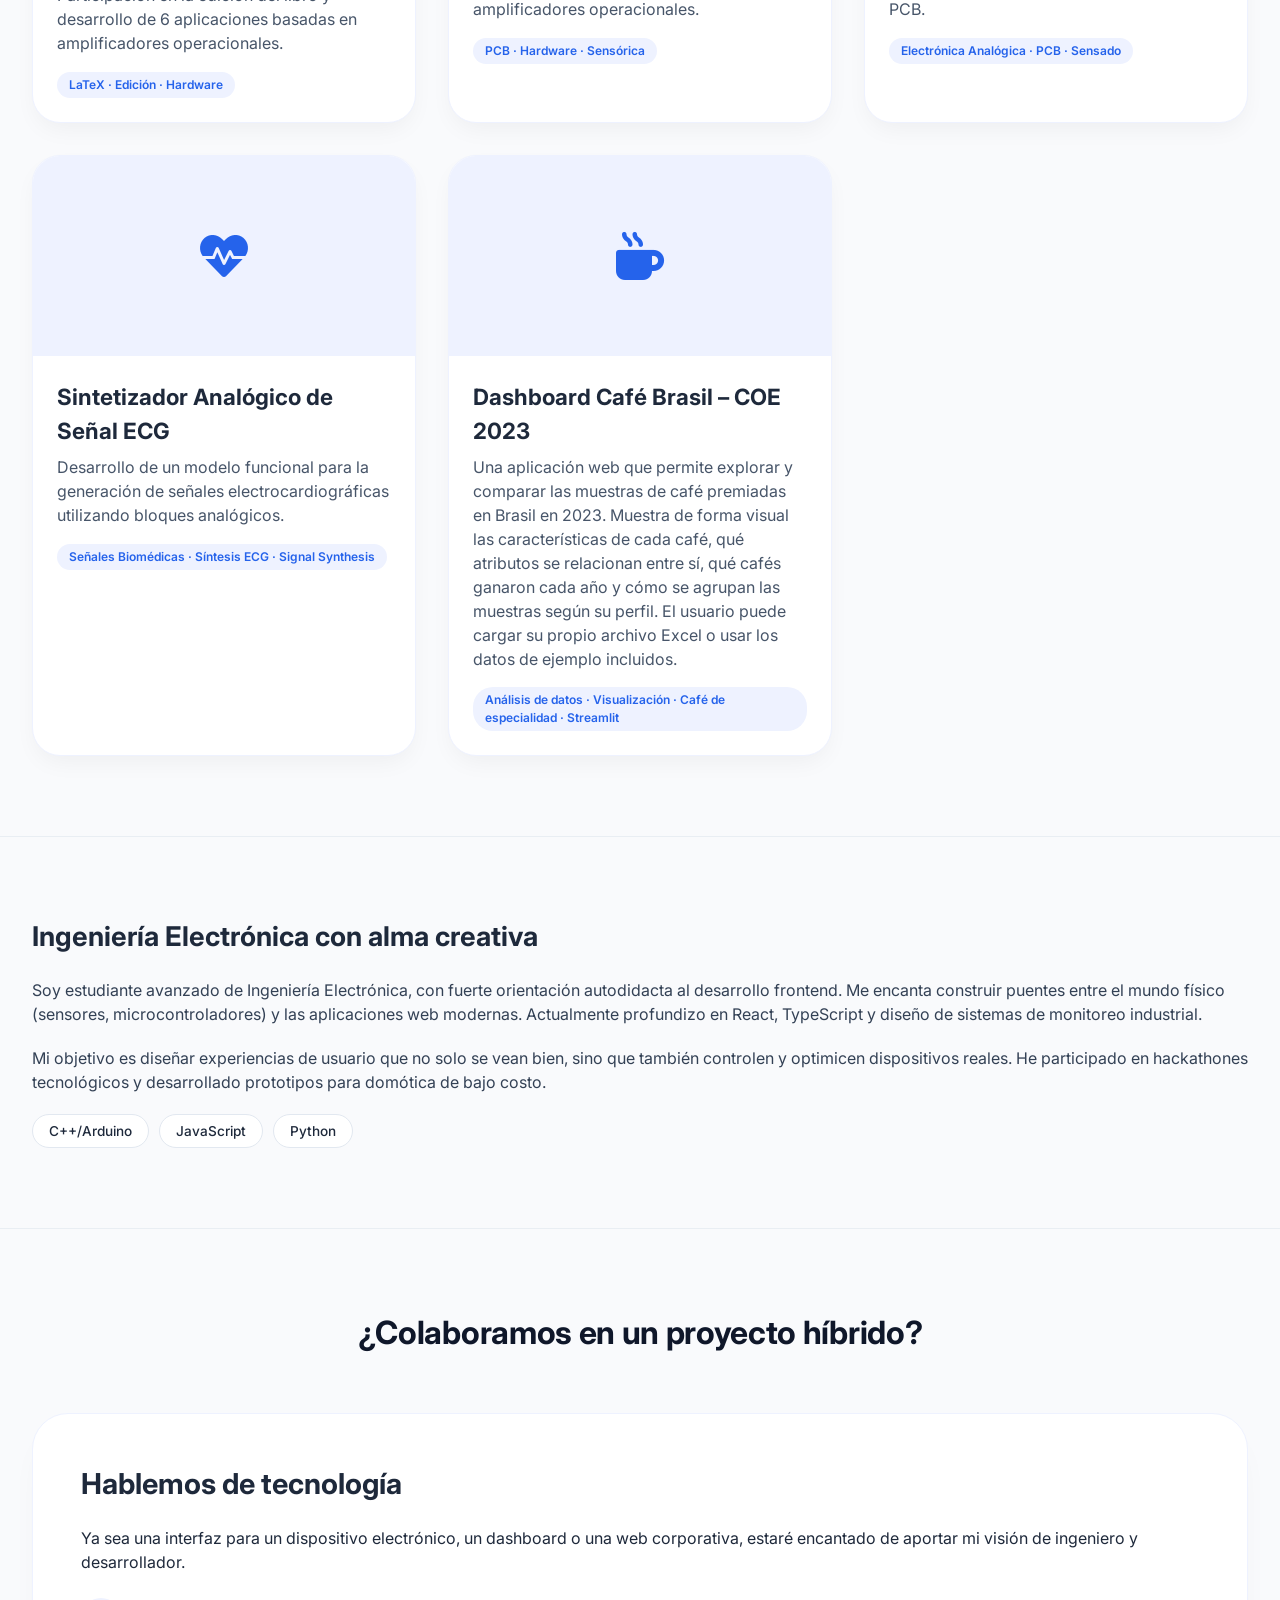
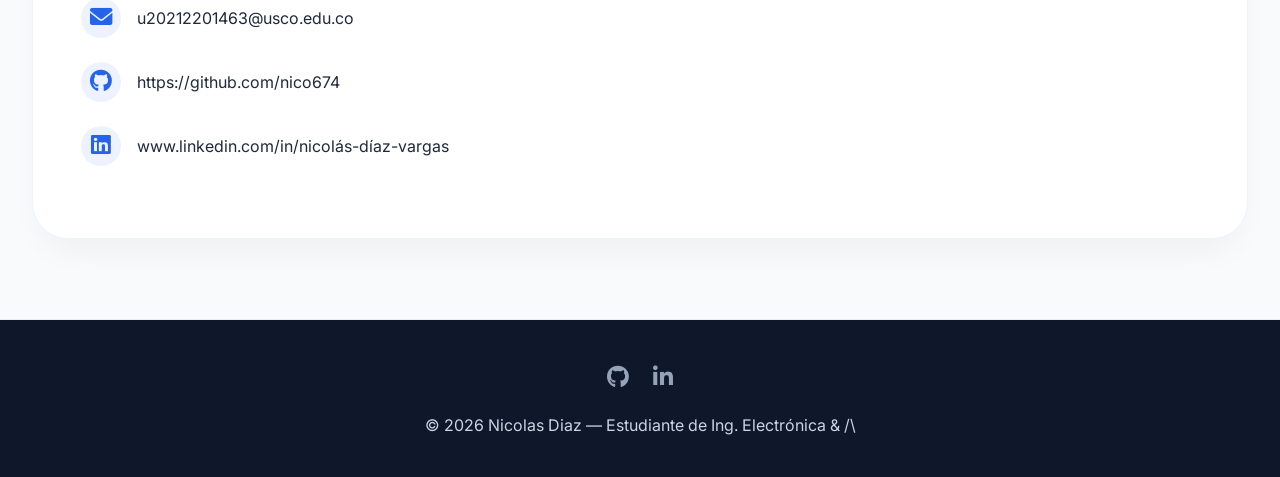
==== commit 8ff5c218: "Revert "feat: agrega proyecto Dashboard Café Brasil al portafolio" This reverts commit b2d09003cfd24" ====
--- a/index.html
+++ b/index.html
@@ -155,8 +155,8 @@
           </span>
         </div>
       </div>
-<!-- Proyecto 5 -->      
-      <div class="project-item" onclick="window.location.href='proyecto-cafe-brasil.html'"><div class="project-item" onclick="window.open('https://coffeanajuan.streamlit.app', '_blank')">
+      
+      <div class="project-item" onclick="window.location.href='proyecto-cafe-brasil.html'">
         <div class="project-img">
           <i class="fas fa-mug-hot"></i>
         </div>
--- a/main.css
+++ b/main.css
@@ -0,0 +1,494 @@
+  * {
+      margin: 0;
+      padding: 0;
+      box-sizing: border-box;
+    }
+
+    body {
+      font-family: 'Inter', sans-serif;
+      background-color: #f9fafc;
+      color: #1e293b;
+      line-height: 1.5;
+      scroll-behavior: smooth;
+    }
+
+    .container {
+      max-width: 1280px;
+      margin: 0 auto;
+      padding: 0 32px;
+    }
+
+    /* HEADER / NAVBAR */
+    header {
+      background-color: rgba(255, 255, 255, 0.96);
+      backdrop-filter: blur(8px);
+      box-shadow: 0 1px 2px rgba(0, 0, 0, 0.03), 0 1px 6px rgba(0, 0, 0, 0.05);
+      position: sticky;
+      top: 0;
+      z-index: 100;
+    }
+
+    .navbar {
+      display: flex;
+      justify-content: space-between;
+      align-items: center;
+      padding: 20px 0;
+      flex-wrap: wrap;
+    }
+
+    .logo {
+      font-size: 1.8rem;
+      font-weight: 700;
+      letter-spacing: -0.02em;
+      background: linear-gradient(135deg, #2563eb, #1e40af);
+      background-clip: text;
+      -webkit-background-clip: text;
+      color: transparent;
+    }
+
+    .nav-links {
+      display: flex;
+      gap: 32px;
+      list-style: none;
+    }
+
+    .nav-links a {
+      text-decoration: none;
+      font-weight: 500;
+      color: #334155;
+      transition: color 0.2s ease;
+      font-size: 1rem;
+    }
+
+    .nav-links a:hover {
+      color: #2563eb;
+    }
+
+    .btn-outline {
+      border: 1px solid #cbd5e1;
+      background: white;
+      padding: 8px 20px;
+      border-radius: 40px;
+      font-weight: 600;
+      color: #1e293b;
+      transition: all 0.2s;
+      cursor: pointer;
+    }
+
+    .btn-outline:hover {
+      border-color: #2563eb;
+      color: #2563eb;
+      background: #f0f9ff;
+    }
+
+    /* Hero Section */
+    .hero {
+      padding: 80px 0 70px 0;
+      display: flex;
+      flex-wrap: wrap;
+      align-items: center;
+      justify-content: space-between;
+      gap: 48px;
+    }
+
+    .hero-content {
+      flex: 1;
+      min-width: 280px;
+    }
+
+    .hero-badge {
+      background: #eef2ff;
+      color: #2563eb;
+      font-size: 0.85rem;
+      font-weight: 600;
+      padding: 4px 12px;
+      border-radius: 30px;
+      display: inline-block;
+      margin-bottom: 20px;
+    }
+
+    .hero-content h1 {
+      font-size: 3.4rem;
+      font-weight: 700;
+      line-height: 1.2;
+      letter-spacing: -0.02em;
+      margin-bottom: 20px;
+      color: #0f172a;
+    }
+
+    .hero-highlight {
+      color: #2563eb;
+      border-bottom: 3px solid #93c5fd;
+    }
+
+    .hero-desc {
+      font-size: 1.2rem;
+      color: #475569;
+      max-width: 550px;
+      margin-bottom: 32px;
+    }
+
+    .hero-buttons {
+      display: flex;
+      gap: 16px;
+      flex-wrap: wrap;
+    }
+
+    .btn-primary {
+      background-color: #2563eb;
+      color: white;
+      border: none;
+      padding: 12px 28px;
+      border-radius: 40px;
+      font-weight: 600;
+      font-size: 1rem;
+      cursor: pointer;
+      transition: background 0.2s, transform 0.1s;
+      box-shadow: 0 4px 8px rgba(37, 99, 235, 0.2);
+    }
+
+    .btn-primary:hover {
+      background-color: #1d4ed8;
+    }
+
+    .btn-secondary {
+      background: white;
+      border: 1px solid #cbd5e1;
+      padding: 12px 28px;
+      border-radius: 40px;
+      font-weight: 600;
+      cursor: pointer;
+      transition: all 0.2s;
+    }
+
+    .btn-secondary:hover {
+      border-color: #2563eb;
+      color: #2563eb;
+      background: #f8fafc;
+    }
+
+    .hero-image {
+      flex: 1;
+      display: flex;
+      justify-content: center;
+      min-width: 280px;
+    }
+
+    .avatar-placeholder {
+      background: linear-gradient(145deg, #e2e8f0, #ffffff);
+      width: 320px;
+      height: 320px;
+      border-radius: 30% 70% 70% 30% / 30% 30% 70% 70%;
+      display: flex;
+      align-items: center;
+      justify-content: center;
+      box-shadow: 0 25px 40px -12px rgba(0, 0, 0, 0.2);
+    }
+
+    .avatar-placeholder i {
+      font-size: 7rem;
+      color: #2563eb;
+      opacity: 0.85;
+    }
+
+    section {
+      padding: 80px 0;
+      border-bottom: 1px solid #e9eef3;
+    }
+
+    .section-title {
+      font-size: 2rem;
+      font-weight: 700;
+      text-align: center;
+      margin-bottom: 56px;
+      letter-spacing: -0.01em;
+      color: #0f172a;
+    }
+
+    /* Servicios híbridos */
+    .services-grid {
+      display: grid;
+      grid-template-columns: repeat(auto-fit, minmax(280px, 1fr));
+      gap: 32px;
+    }
+
+    .service-card {
+      background: white;
+      padding: 32px 24px;
+      border-radius: 28px;
+      box-shadow: 0 8px 20px rgba(0, 0, 0, 0.02), 0 2px 6px rgba(0, 0, 0, 0.05);
+      transition: transform 0.2s, box-shadow 0.2s;
+      text-align: center;
+      border: 1px solid #edf2f7;
+    }
+
+    .service-card:hover {
+      transform: translateY(-5px);
+      box-shadow: 0 20px 30px -12px rgba(0, 0, 0, 0.1);
+      border-color: #cbdffa;
+    }
+
+    .service-icon {
+      font-size: 2.5rem;
+      color: #2563eb;
+      margin-bottom: 20px;
+    }
+
+    .service-card h3 {
+      font-size: 1.5rem;
+      margin-bottom: 12px;
+    }
+
+    .service-card p {
+      color: #475569;
+    }
+
+    /* Proyectos destacados (electrónica + frontend) */
+    .projects-grid {
+      display: grid;
+      grid-template-columns: repeat(auto-fit, minmax(320px, 1fr));
+      gap: 32px;
+    }
+
+    .project-item {
+      background: white;
+      border-radius: 28px;
+      overflow: hidden;
+      transition: all 0.25s ease;
+      box-shadow: 0 10px 25px -5px rgba(0, 0, 0, 0.05);
+      border: 1px solid #eef2ff;
+    }
+
+    .project-item:hover {
+      transform: translateY(-6px);
+      box-shadow: 0 25px 35px -12px rgba(0, 0, 0, 0.12);
+    }
+
+    .project-img {
+      background: #eef2ff;
+      height: 200px;
+      display: flex;
+      align-items: center;
+      justify-content: center;
+      color: #2563eb;
+      font-size: 3rem;
+    }
+
+    .project-info {
+      padding: 24px;
+    }
+
+    .project-info h3 {
+      font-size: 1.4rem;
+      margin-bottom: 8px;
+    }
+
+    .project-info p {
+      color: #475569;
+      margin-bottom: 16px;
+    }
+
+    .project-tag {
+      display: inline-block;
+      background: #eef2ff;
+      padding: 4px 12px;
+      border-radius: 20px;
+      font-size: 0.75rem;
+      font-weight: 600;
+      color: #2563eb;
+    }
+
+    .about-wrapper {
+      display: flex;
+      flex-wrap: wrap;
+      gap: 48px;
+      align-items: center;
+    }
+
+    .about-text {
+      flex: 1.5;
+    }
+
+    .about-text h3 {
+      font-size: 1.7rem;
+      margin-bottom: 20px;
+    }
+
+    .about-text p {
+      margin-bottom: 20px;
+      color: #334155;
+    }
+
+    .skill-badge {
+      display: flex;
+      flex-wrap: wrap;
+      gap: 10px;
+      margin-top: 20px;
+    }
+
+    .skill-badge span {
+      background: white;
+      border-radius: 40px;
+      padding: 6px 16px;
+      font-weight: 500;
+      border: 1px solid #e2e8f0;
+      font-size: 0.85rem;
+    }
+
+    .about-stats {
+      flex: 1;
+      background: linear-gradient(145deg, #f1f5f9, #ffffff);
+      padding: 32px;
+      border-radius: 32px;
+      text-align: center;
+    }
+
+    .stat-number {
+      font-size: 2.5rem;
+      font-weight: 800;
+      color: #2563eb;
+    }
+
+    .contact-flex {
+      display: flex;
+      flex-wrap: wrap;
+      gap: 48px;
+      background: white;
+      border-radius: 36px;
+      padding: 48px;
+      box-shadow: 0 20px 35px -12px rgba(0, 0, 0, 0.05);
+      border: 1px solid #eef2ff;
+    }
+
+    .contact-info {
+      flex: 1;
+    }
+
+    .contact-info h3 {
+      font-size: 1.8rem;
+      margin-bottom: 20px;
+    }
+
+    .contact-detail {
+      display: flex;
+      align-items: center;
+      gap: 16px;
+      margin: 24px 0;
+    }
+
+    .contact-detail i {
+      font-size: 1.4rem;
+      width: 40px;
+      height: 40px;
+      background: #eef2ff;
+      display: inline-flex;
+      align-items: center;
+      justify-content: center;
+      border-radius: 30px;
+      color: #2563eb;
+    }
+
+    .contact-form {
+      flex: 1;
+      display: flex;
+      flex-direction: column;
+      gap: 20px;
+    }
+
+    .contact-form input,
+    .contact-form textarea {
+      padding: 14px 18px;
+      border-radius: 28px;
+      border: 1px solid #e2e8f0;
+      font-family: 'Inter', sans-serif;
+      font-size: 1rem;
+      transition: 0.2s;
+      background: #fefefe;
+    }
+
+    .contact-form input:focus,
+    .contact-form textarea:focus {
+      outline: none;
+      border-color: #2563eb;
+      box-shadow: 0 0 0 3px rgba(37, 99, 235, 0.1);
+    }
+
+    .contact-form button {
+      background: #2563eb;
+      color: white;
+      border: none;
+      padding: 14px;
+      border-radius: 40px;
+      font-weight: 700;
+      cursor: pointer;
+      transition: background 0.2s;
+    }
+
+    .contact-form button:hover {
+      background: #1e40af;
+    }
+
+    .form-message {
+      font-size: 0.85rem;
+      text-align: center;
+    }
+
+    footer {
+      background: #0f172a;
+      color: #cbd5e1;
+      padding: 40px 0;
+      text-align: center;
+    }
+
+    .social-icons {
+      display: flex;
+      justify-content: center;
+      gap: 24px;
+      margin-bottom: 20px;
+    }
+
+    .social-icons a {
+      color: #94a3b8;
+      font-size: 1.4rem;
+      transition: color 0.2s;
+    }
+
+    .social-icons a:hover {
+      color: #60a5fa;
+    }
+
+    @media (max-width: 768px) {
+      .navbar {
+        flex-direction: column;
+        gap: 16px;
+      }
+      .hero {
+        text-align: center;
+        flex-direction: column-reverse;
+      }
+      .hero-buttons {
+        justify-content: center;
+      }
+      .hero-desc {
+        margin-left: auto;
+        margin-right: auto;
+      }
+      .contact-flex {
+        padding: 28px;
+      }
+      .section-title {
+        font-size: 1.8rem;
+      }
+      .hero-content h1 {
+        font-size: 2.4rem;
+      }
+    }
+
+    @media (max-width: 480px) {
+      .container {
+        padding: 0 20px;
+      }
+      .nav-links {
+        gap: 20px;
+      }
+    }
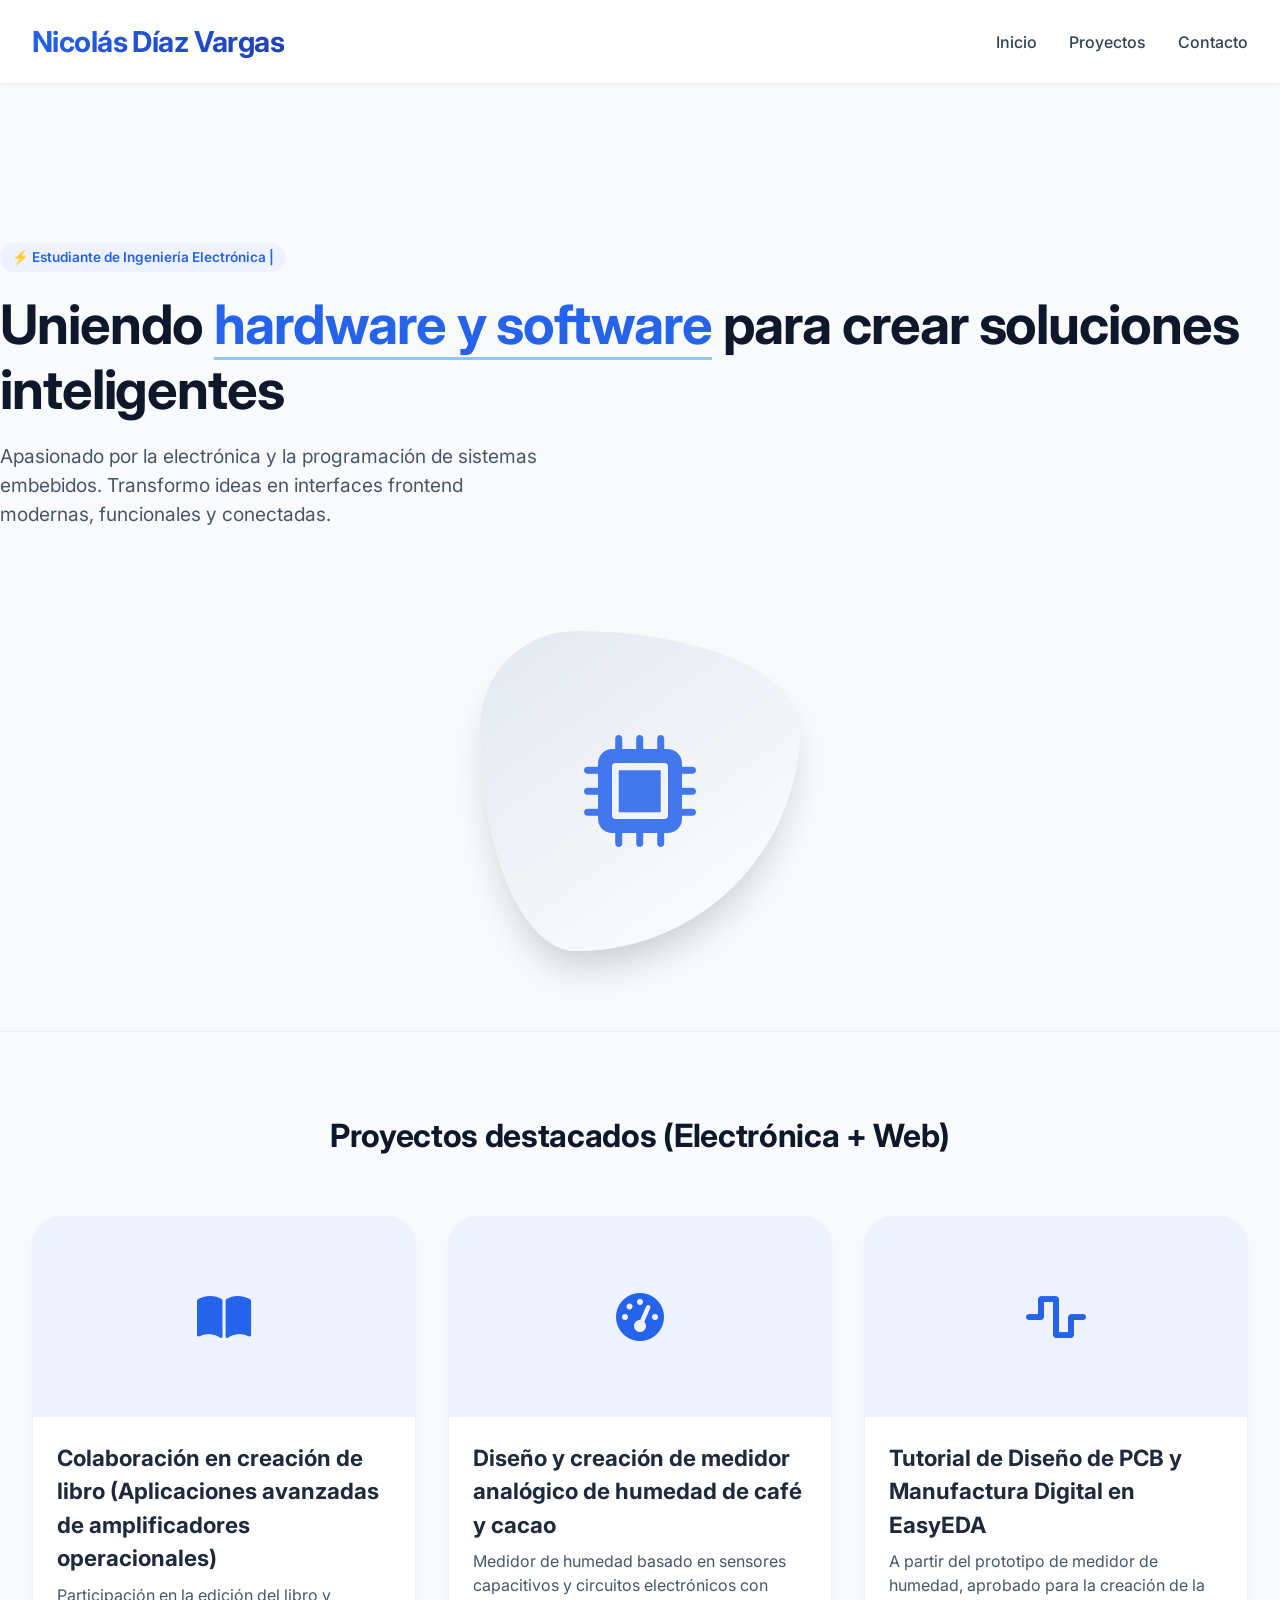
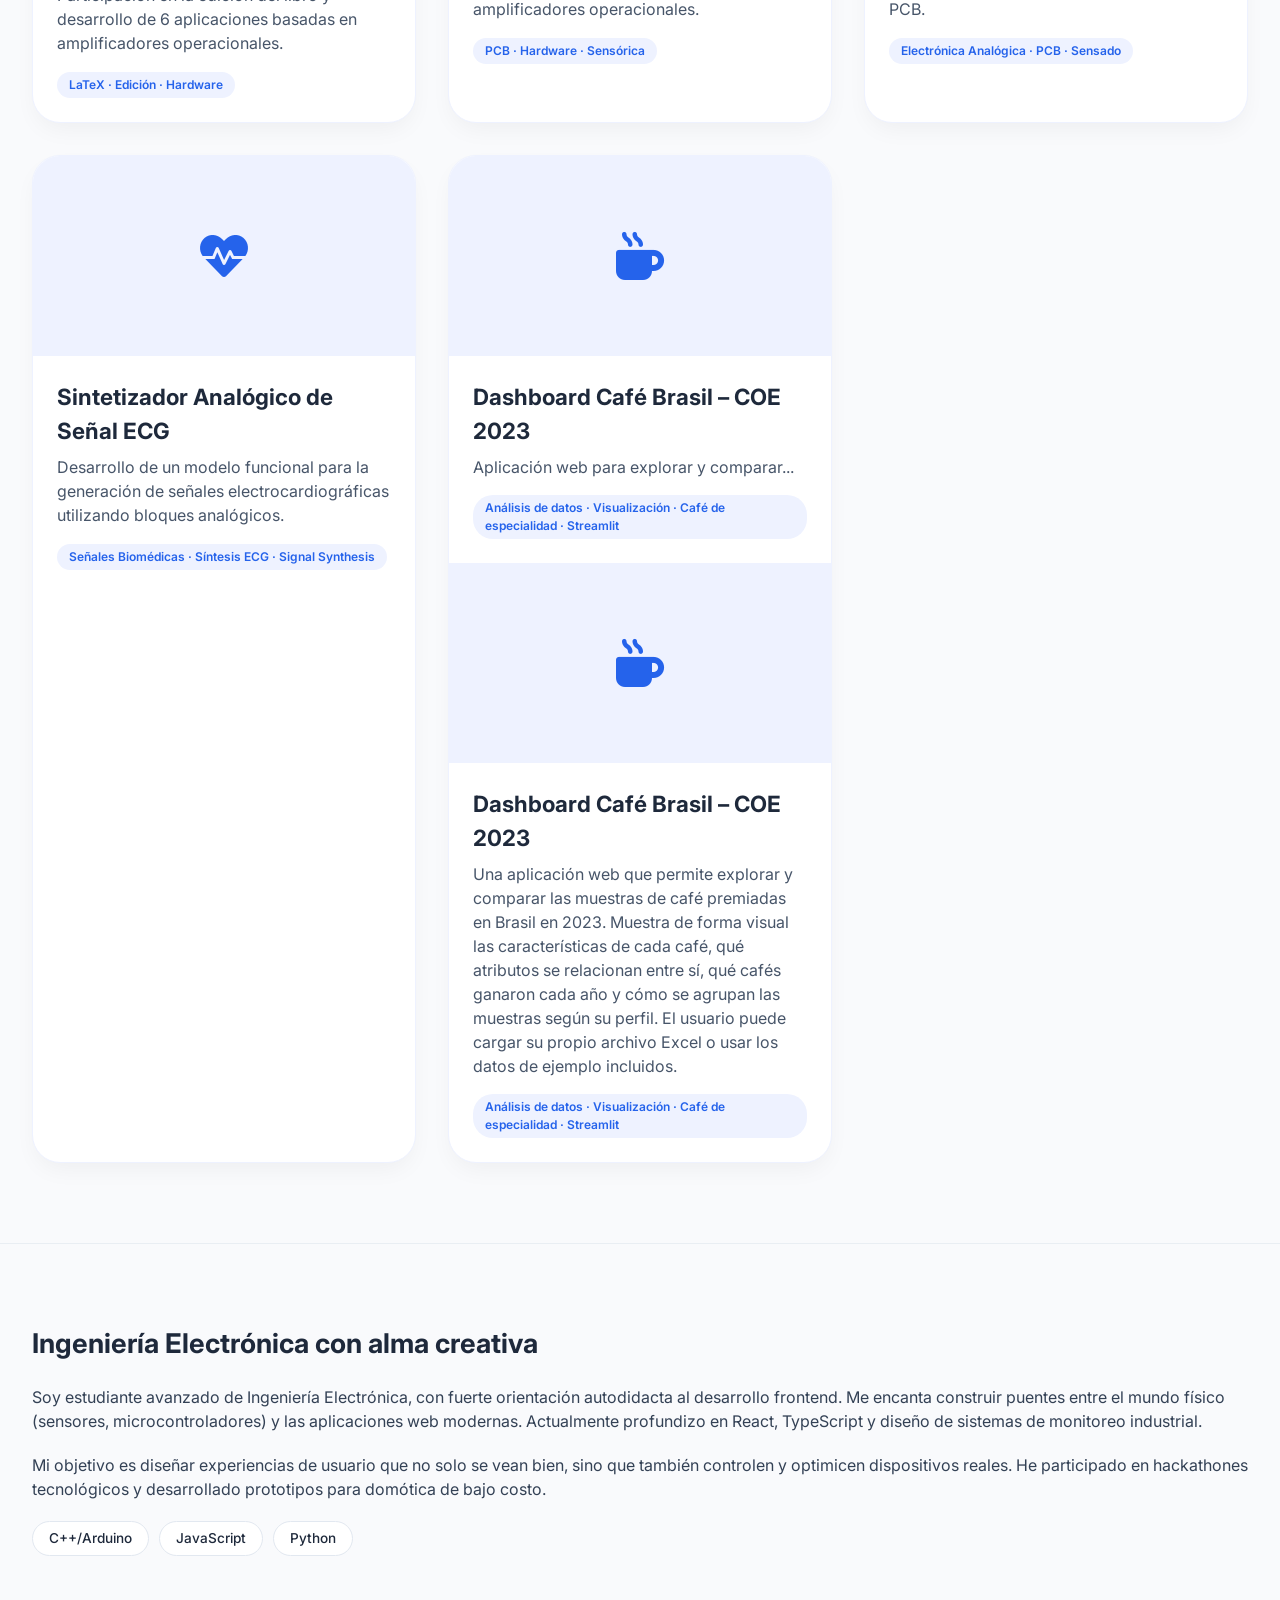
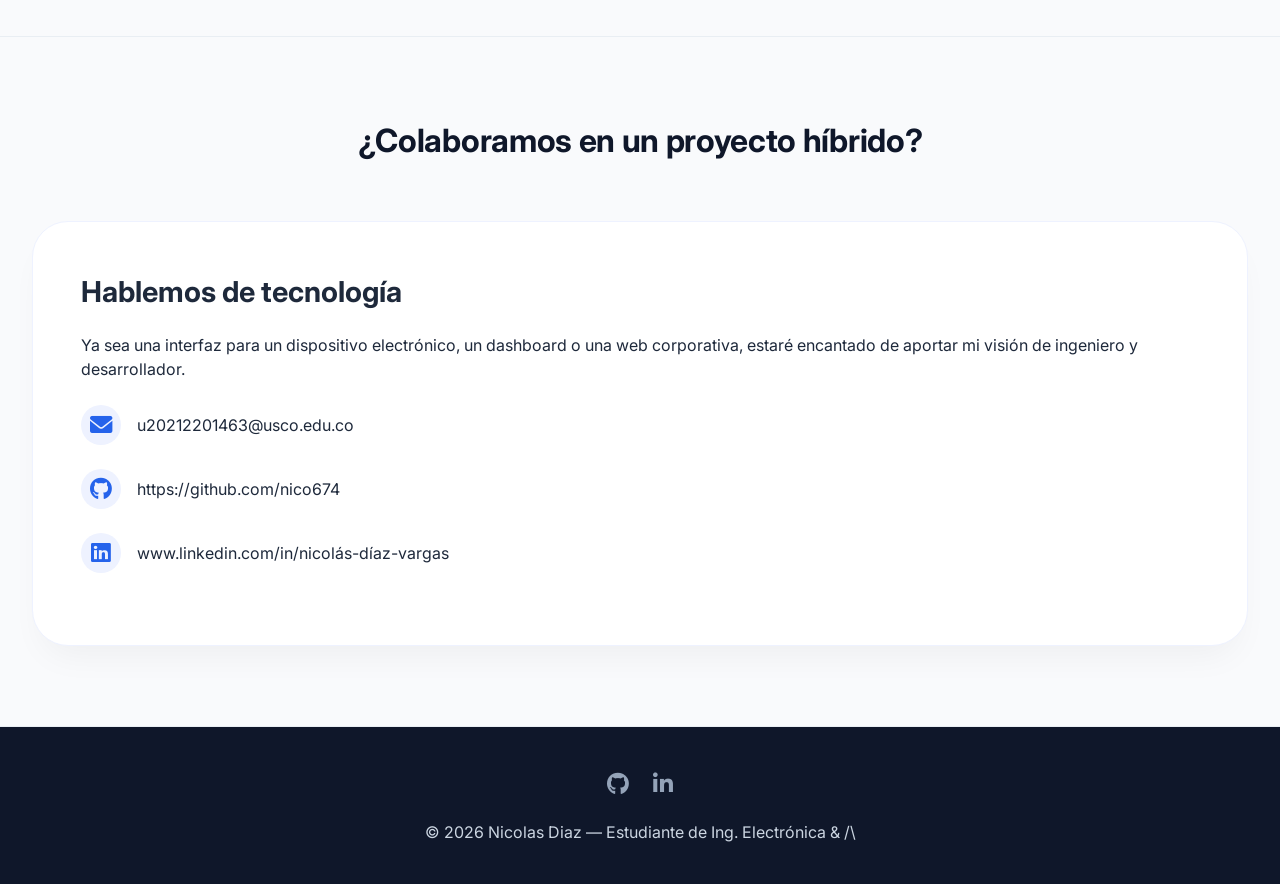
==== commit 204f0e8f: "Update index.html add link to streamlit for see de dashboard" ====
--- a/index.html
+++ b/index.html
@@ -156,7 +156,17 @@
         </div>
       </div>
       
-      <div class="project-item" onclick="window.location.href='proyecto-cafe-brasil.html'">
+<div class="project-item" onclick="window.open('https://coffeanajuan.streamlit.app', '_blank')">
+        <div class="project-img">
+          <i class="fas fa-mug-hot"></i>
+        </div>
+        <div class="project-info">
+          <h3>Dashboard Café Brasil – COE 2023</h3>
+          <p>Aplicación web para explorar y comparar...</p>
+          <span class="project-tag">
+            Análisis de datos · Visualización · Café de especialidad · Streamlit
+          </span>
+  </div>
         <div class="project-img">
           <i class="fas fa-mug-hot"></i>
         </div>
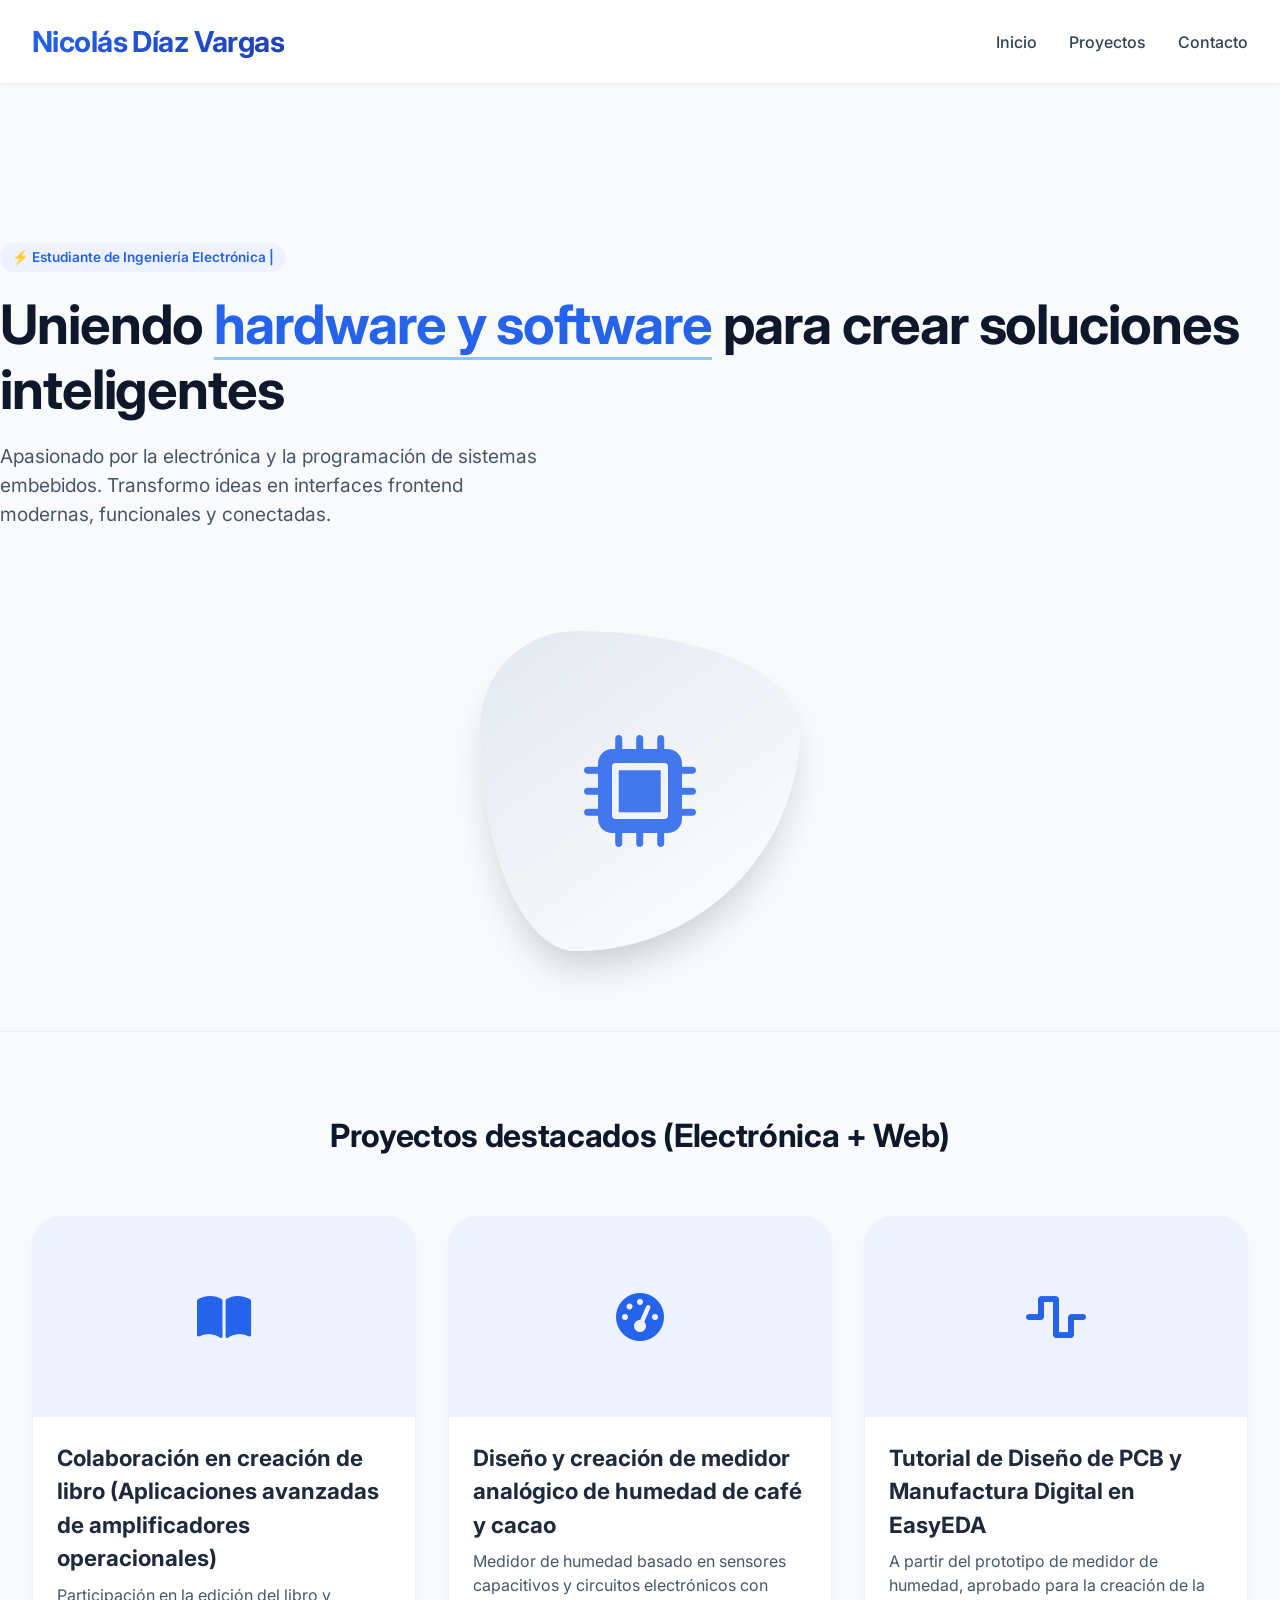
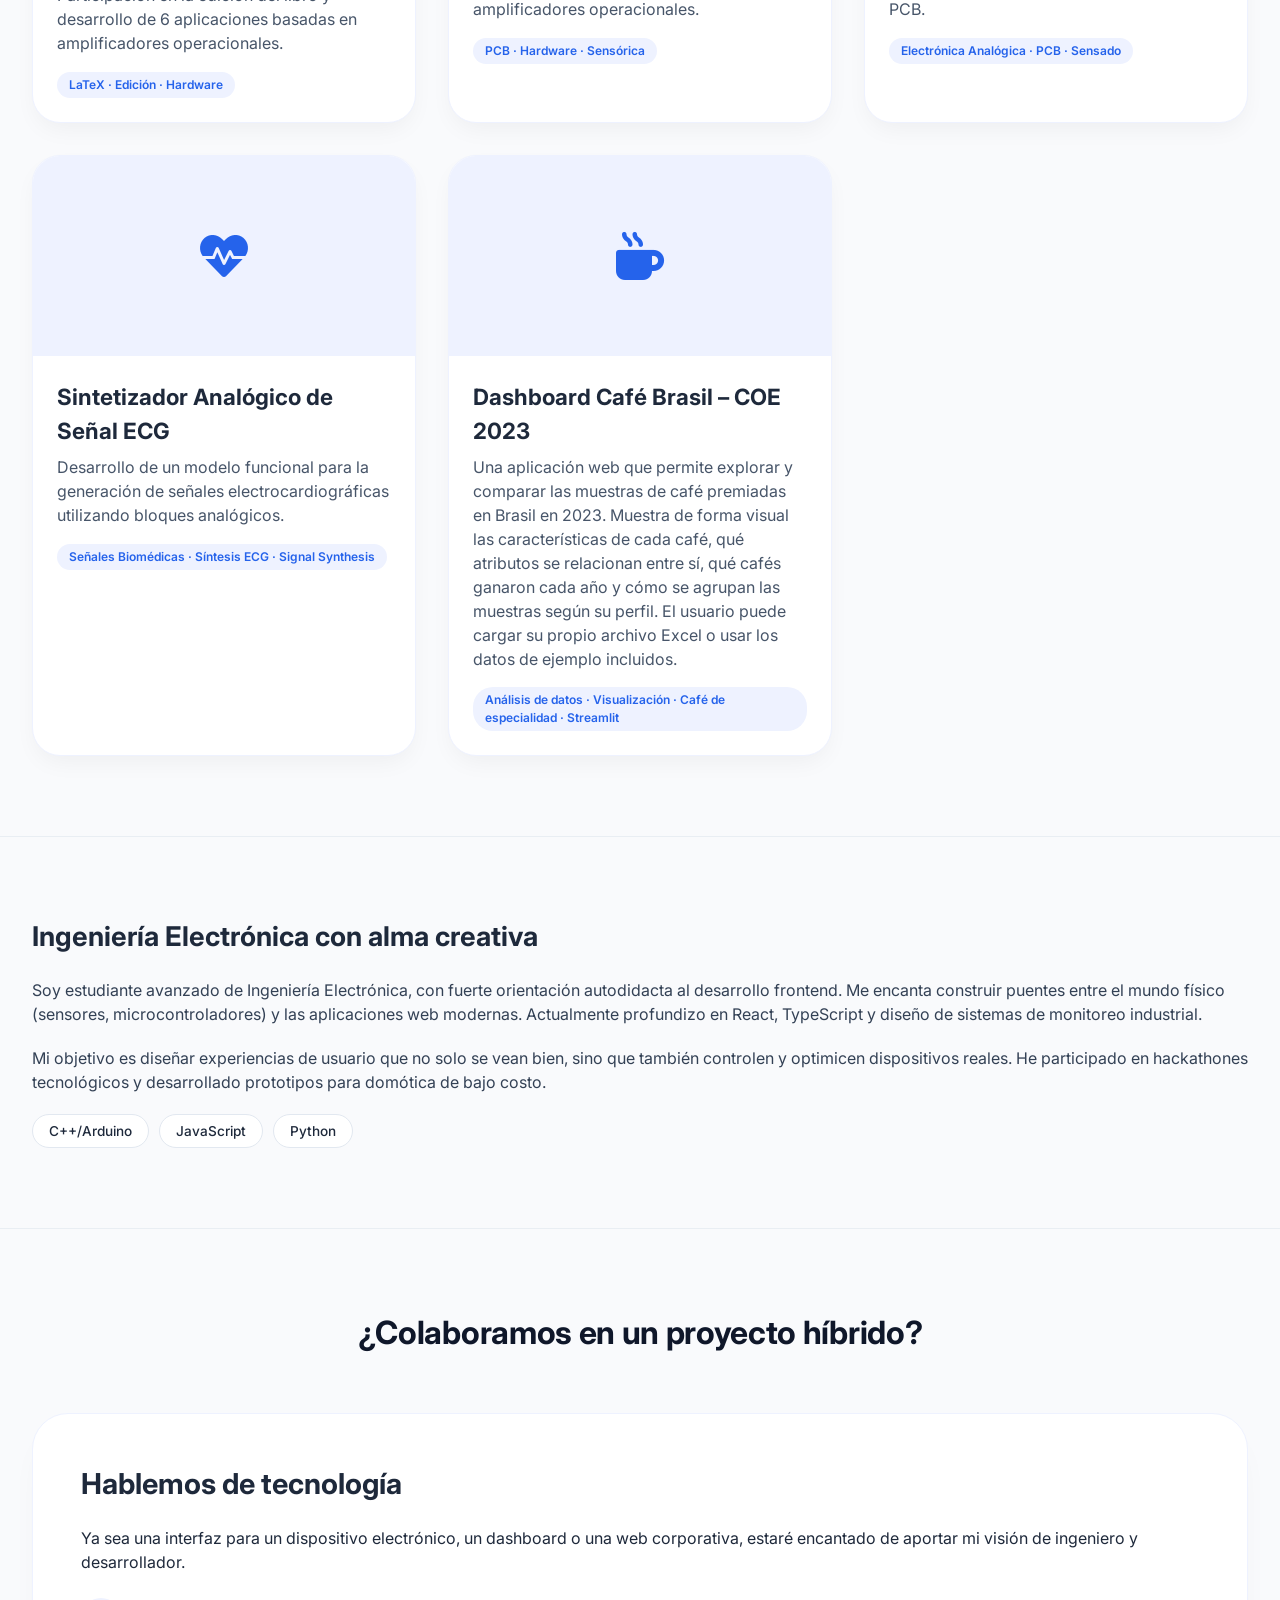
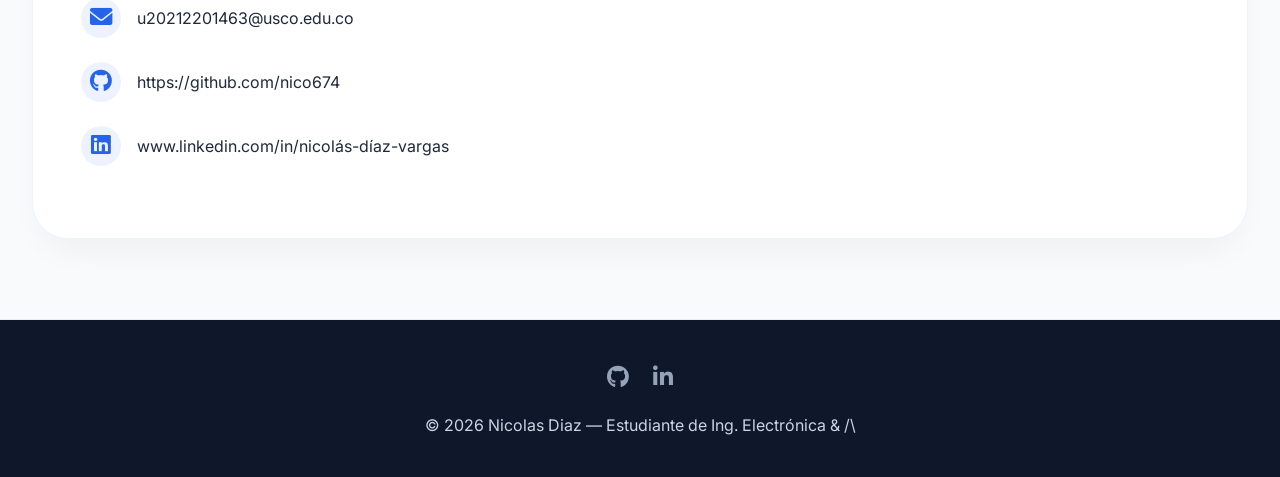
==== commit cef53de5: "Update index.html test" ====
--- a/index.html
+++ b/index.html
@@ -155,39 +155,30 @@
           </span>
         </div>
       </div>
-      
-<div class="project-item" onclick="window.open('https://coffeanajuan.streamlit.app', '_blank')">
-        <div class="project-img">
-          <i class="fas fa-mug-hot"></i>
-        </div>
-        <div class="project-info">
-          <h3>Dashboard Café Brasil – COE 2023</h3>
-          <p>Aplicación web para explorar y comparar...</p>
-          <span class="project-tag">
-            Análisis de datos · Visualización · Café de especialidad · Streamlit
-          </span>
-  </div>
-        <div class="project-img">
-          <i class="fas fa-mug-hot"></i>
-        </div>
-
-        <div class="project-info">
-          <h3>Dashboard Café Brasil – COE 2023</h3>
-
-          <p>
-            Una aplicación web que permite explorar y comparar las muestras de
-            café premiadas en Brasil en 2023. Muestra de forma visual las
-            características de cada café, qué atributos se relacionan entre sí,
-            qué cafés ganaron cada año y cómo se agrupan las muestras según su
-            perfil. El usuario puede cargar su propio archivo Excel o usar los
-            datos de ejemplo incluidos.
-          </p>
-
-          <span class="project-tag">
-            Análisis de datos · Visualización · Café de especialidad · Streamlit
-          </span>
-  </div>
-    </div>
+      <!-- Proyecto 5-->
+
+      <div class="project-item" onclick="window.open('https://coffeanajuan.streamlit.app', '_blank')">
+      <div class="project-img">
+        <i class="fas fa-mug-hot"></i>
+      </div>
+
+  <div class="project-info">
+    <h3>Dashboard Café Brasil – COE 2023</h3>
+
+    <p>
+      Una aplicación web que permite explorar y comparar las muestras de
+      café premiadas en Brasil en 2023. Muestra de forma visual las
+      características de cada café, qué atributos se relacionan entre sí,
+      qué cafés ganaron cada año y cómo se agrupan las muestras según su
+      perfil. El usuario puede cargar su propio archivo Excel o usar los
+      datos de ejemplo incluidos.
+    </p>
+
+    <span class="project-tag">
+      Análisis de datos · Visualización · Café de especialidad · Streamlit
+    </span>
+  </div>
+</div>
   </div>
 </section>
 
